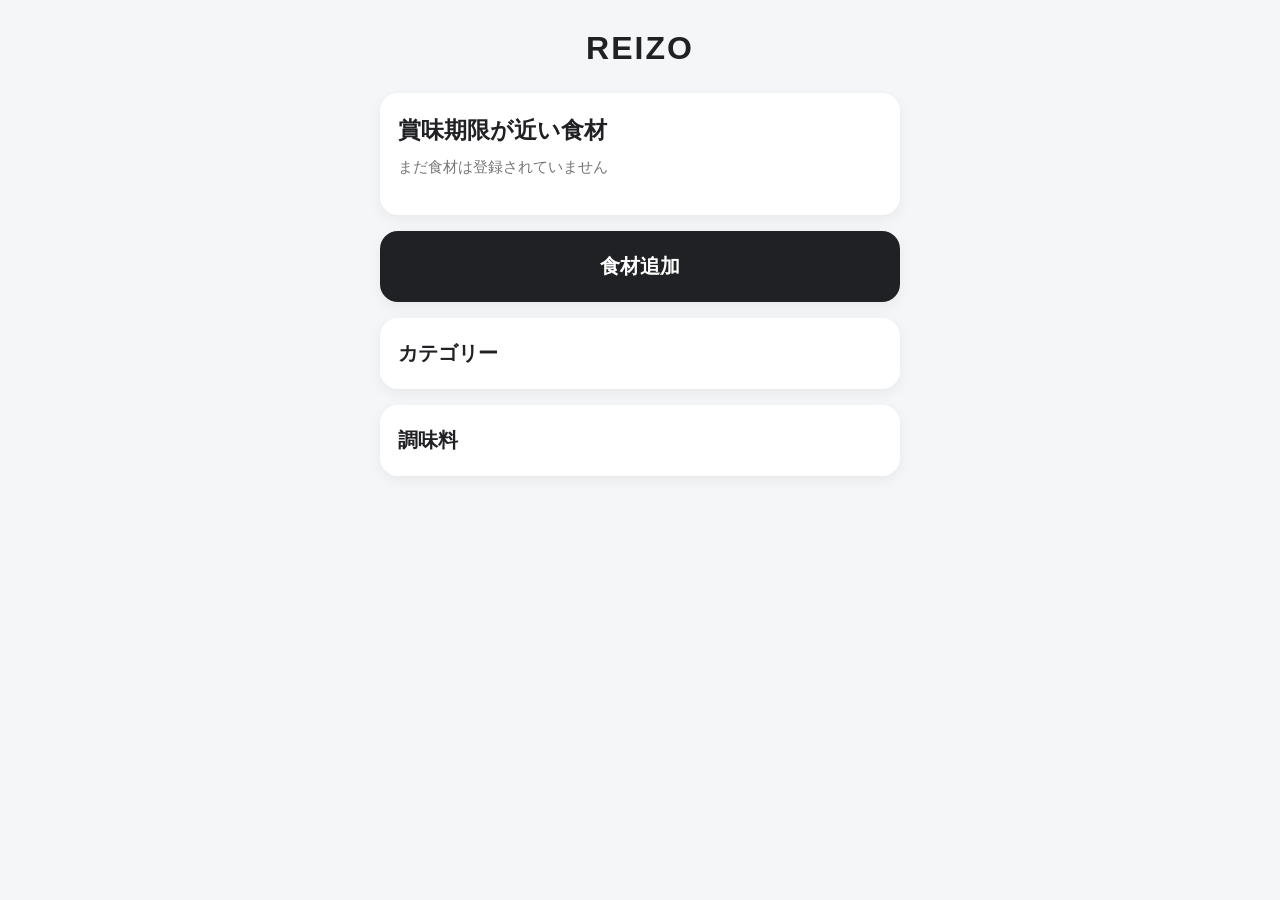
==== REIZO.html @ 653bb14e "Add files via upload" ====
<!DOCTYPE html>
<html lang="ja">
<head>
  <meta charset="UTF-8">

  <meta
    name="viewport"
    content="width=device-width, initial-scale=1, viewport-fit=cover"
  >

  <title>REIZO</title>

  <style>
    * {
      box-sizing: border-box;
    }

    body {
      margin: 0;
      min-height: 100vh;
      padding:
        calc(24px + env(safe-area-inset-top))
        18px
        calc(40px + env(safe-area-inset-bottom));
      font-family:
        -apple-system,
        BlinkMacSystemFont,
        "Helvetica Neue",
        sans-serif;
      background: #f4f6f8;
      color: #202124;
    }

    button,
    input,
    select {
      font: inherit;
    }

    .app {
      width: 100%;
      max-width: 520px;
      margin: 0 auto;
    }

    .screen {
      display: none;
    }

    .screen.active {
      display: block;
    }

    h1 {
      margin: 6px 0 26px;
      text-align: center;
      font-size: 32px;
      letter-spacing: 2px;
    }

    h2 {
      margin: 0;
      font-size: 23px;
    }

    .menu-button,
    .card {
      width: 100%;
      margin-bottom: 16px;
      padding: 22px 18px;
      border: 0;
      border-radius: 18px;
      background: white;
      color: #202124;
      text-align: left;
      box-shadow: 0 4px 14px rgba(0, 0, 0, 0.06);
    }

    .menu-button {
      font-size: 20px;
      font-weight: 700;
    }

    .menu-button:active,
    .primary-button:active,
    .back-button:active {
      transform: scale(0.98);
    }

    .add-button {
      background: #202124;
      color: white;
      text-align: center;
    }

    .empty-text {
      margin: 12px 0 0;
      color: #777;
      font-size: 15px;
      font-weight: 400;
    }

    .food-list {
      margin-top: 16px;
    }

    .food-item {
      padding: 14px 0;
      border-top: 1px solid #e5e5e5;
    }

    .food-item:first-child {
      border-top: 0;
    }

    .food-name {
      margin-bottom: 5px;
      font-size: 18px;
      font-weight: 700;
    }

    .food-details {
      color: #666;
      font-size: 14px;
      line-height: 1.6;
    }

    .screen-header {
      display: flex;
      align-items: center;
      margin-bottom: 20px;
    }

    .back-button {
      width: 46px;
      height: 46px;
      margin-right: 14px;
      border: 0;
      border-radius: 50%;
      background: white;
      font-size: 26px;
      box-shadow: 0 4px 14px rgba(0, 0, 0, 0.06);
    }

    .form-card {
      padding: 20px;
    }

    .field {
      margin-bottom: 20px;
    }

    .field label {
      display: block;
      margin-bottom: 8px;
      color: #555;
      font-size: 15px;
      font-weight: 700;
    }

    .field input,
    .field select {
      width: 100%;
      min-height: 55px;
      padding: 0 15px;
      border: 1px solid #d8d8d8;
      border-radius: 13px;
      background: white;
      color: #202124;
      font-size: 17px;
    }

    .quantity-row {
      display: grid;
      grid-template-columns: 2fr 1fr;
      gap: 10px;
    }

    .primary-button {
      width: 100%;
      min-height: 58px;
      border: 0;
      border-radius: 14px;
      background: #202124;
      color: white;
      font-size: 18px;
      font-weight: 700;
    }

    .message {
      display: none;
      margin-top: 14px;
      padding: 12px;
      border-radius: 12px;
      background: #eaf6ed;
      color: #246b35;
      text-align: center;
      font-weight: 700;
    }

    .message.show {
      display: block;
    }
  </style>
</head>

<body>
  <main class="app">

    <!-- ホーム画面 -->
    <section id="homeScreen" class="screen active">
      <h1>REIZO</h1>

      <div class="card">
        <h2>賞味期限が近い食材</h2>

        <p id="emptyMessage" class="empty-text">
          まだ食材は登録されていません
        </p>

        <div id="foodList" class="food-list"></div>
      </div>

      <button
        class="menu-button add-button"
        type="button"
        onclick="openAddScreen()"
      >
        食材追加
      </button>

      <button class="menu-button" type="button">
        カテゴリー
      </button>

      <button class="menu-button" type="button">
        調味料
      </button>
    </section>

    <!-- 食材追加画面 -->
    <section id="addScreen" class="screen">
      <div class="screen-header">
        <button
          class="back-button"
          type="button"
          onclick="openHomeScreen()"
          aria-label="ホームへ戻る"
        >
          ‹
        </button>

        <h2>食材追加</h2>
      </div>

      <div class="card form-card">

        <div class="field">
          <label for="foodName">食材名</label>

          <input
            id="foodName"
            type="text"
            placeholder="例：豚バラ"
            autocomplete="off"
          >
        </div>

        <div class="field">
          <label for="category">カテゴリー</label>

          <input
            id="category"
            type="text"
            placeholder="例：豚肉"
            autocomplete="off"
          >
        </div>

        <div class="field">
          <label for="quantity">数量</label>

          <div class="quantity-row">
            <input
              id="quantity"
              type="number"
              inputmode="decimal"
              placeholder="例：250"
              min="0"
            >

            <select id="unit">
              <option value="g">g</option>
              <option value="kg">kg</option>
              <option value="個">個</option>
              <option value="本">本</option>
              <option value="パック">パック</option>
            </select>
          </div>
        </div>

        <div class="field">
          <label for="expiryDate">賞味・消費期限</label>

          <input
            id="expiryDate"
            type="date"
          >
        </div>

        <div class="field">
          <label for="storage">保存場所</label>

          <select id="storage">
            <option value="冷蔵庫">冷蔵庫</option>
            <option value="冷凍庫">冷凍庫</option>
          </select>
        </div>

        <button
          class="primary-button"
          type="button"
          onclick="saveFood()"
        >
          食材を保存
        </button>

        <div id="saveMessage" class="message">
          食材を保存しました
        </div>
      </div>
    </section>

  </main>

  <script>
    const STORAGE_KEY = "reizoFoods";

    function getFoods() {
      const savedFoods = localStorage.getItem(STORAGE_KEY);

      if (!savedFoods) {
        return [];
      }

      try {
        return JSON.parse(savedFoods);
      } catch (error) {
        return [];
      }
    }

    function saveFoods(foods) {
      localStorage.setItem(STORAGE_KEY, JSON.stringify(foods));
    }

    function openAddScreen() {
      document
        .getElementById("homeScreen")
        .classList.remove("active");

      document
        .getElementById("addScreen")
        .classList.add("active");

      document
        .getElementById("saveMessage")
        .classList.remove("show");
    }

    function openHomeScreen() {
      document
        .getElementById("addScreen")
        .classList.remove("active");

      document
        .getElementById("homeScreen")
        .classList.add("active");

      renderFoods();
    }

    function saveFood() {
      const foodName =
        document.getElementById("foodName").value.trim();

      const category =
        document.getElementById("category").value.trim();

      const quantity =
        document.getElementById("quantity").value.trim();

      const unit =
        document.getElementById("unit").value;

      const expiryDate =
        document.getElementById("expiryDate").value;

      const storage =
        document.getElementById("storage").value;

      if (!foodName) {
        alert("食材名を入力してください");
        return;
      }

      if (!expiryDate) {
        alert("賞味・消費期限を入力してください");
        return;
      }

      const foods = getFoods();

      const newFood = {
        id: Date.now(),
        foodName: foodName,
        category: category,
        quantity: quantity,
        unit: unit,
        expiryDate: expiryDate,
        storage: storage
      };

      foods.push(newFood);
      saveFoods(foods);

      document.getElementById("foodName").value = "";
      document.getElementById("category").value = "";
      document.getElementById("quantity").value = "";
      document.getElementById("expiryDate").value = "";
      document.getElementById("storage").value = "冷蔵庫";
      document.getElementById("unit").value = "g";

      document
        .getElementById("saveMessage")
        .classList.add("show");

      setTimeout(() => {
        openHomeScreen();
      }, 700);
    }

    function formatDate(dateText) {
      const parts = dateText.split("-");

      if (parts.length !== 3) {
        return dateText;
      }

      return `${parts[0]}/${parts[1]}/${parts[2]}`;
    }

    function renderFoods() {
      const foodList =
        document.getElementById("foodList");

      const emptyMessage =
        document.getElementById("emptyMessage");

      const foods = getFoods();

      foods.sort((a, b) => {
        return a.expiryDate.localeCompare(b.expiryDate);
      });

      foodList.innerHTML = "";

      if (foods.length === 0) {
        emptyMessage.style.display = "block";
        return;
      }

      emptyMessage.style.display = "none";

      foods.forEach((food) => {
        const item =
          document.createElement("div");

        item.className = "food-item";

        const quantityText =
          food.quantity
            ? `・${food.quantity}${food.unit}`
            : "";

        const categoryText =
          food.category
            ? `・${food.category}`
            : "";

        item.innerHTML = `
          <div class="food-name">
            ${escapeHtml(food.foodName)}
          </div>

          <div class="food-details">
            ${escapeHtml(food.storage)}
            ${escapeHtml(categoryText)}
            ${escapeHtml(quantityText)}
            <br>
            期限：${formatDate(food.expiryDate)}
          </div>
        `;

        foodList.appendChild(item);
      });
    }

    function escapeHtml(text) {
      const element = document.createElement("div");
      element.textContent = text;
      return element.innerHTML;
    }

    renderFoods();
  </script>
</body>
</html>
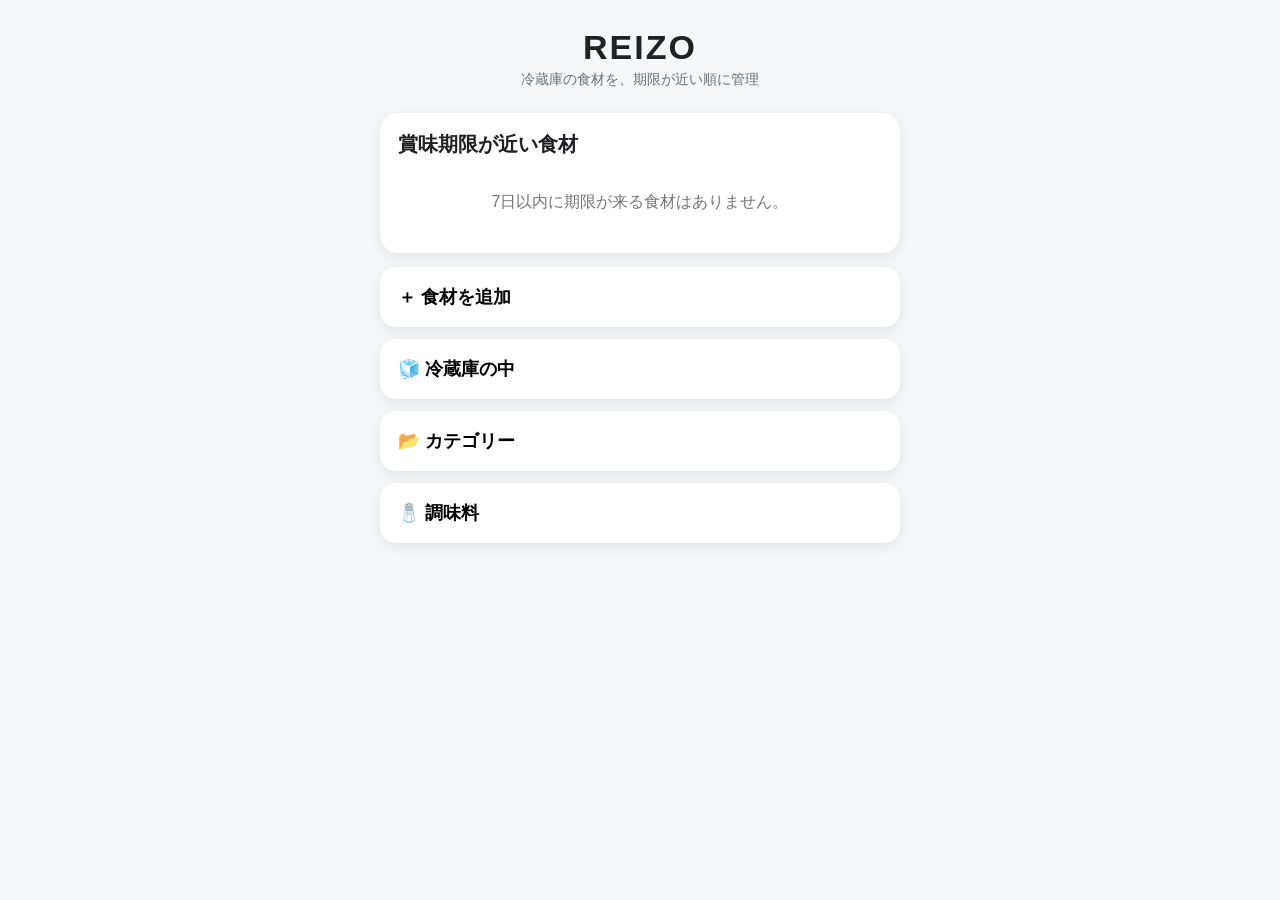
==== commit ceb00f2a: "Enhance layout and styles in REIZO.html Refactor styles and structure of REIZO.html for improved lay" ====
--- a/REIZO.html
+++ b/REIZO.html
@@ -2,12 +2,10 @@
 <html lang="ja">
 <head>
   <meta charset="UTF-8">
-
   <meta
     name="viewport"
     content="width=device-width, initial-scale=1, viewport-fit=cover"
   >
-
   <title>REIZO</title>
 
   <style>
@@ -19,9 +17,9 @@
       margin: 0;
       min-height: 100vh;
       padding:
-        calc(24px + env(safe-area-inset-top))
-        18px
-        calc(40px + env(safe-area-inset-bottom));
+        calc(20px + env(safe-area-inset-top))
+        16px
+        calc(30px + env(safe-area-inset-bottom));
       font-family:
         -apple-system,
         BlinkMacSystemFont,
@@ -31,18 +29,26 @@
       color: #202124;
     }
 
-    button,
-    input,
-    select {
-      font: inherit;
-    }
-
     .app {
       width: 100%;
       max-width: 520px;
       margin: 0 auto;
     }
 
+    h1 {
+      margin: 8px 0 4px;
+      font-size: 34px;
+      text-align: center;
+      letter-spacing: 2px;
+    }
+
+    .subtitle {
+      margin: 0 0 24px;
+      text-align: center;
+      color: #687078;
+      font-size: 14px;
+    }
+
     .screen {
       display: none;
     }
@@ -51,155 +57,179 @@
       display: block;
     }
 
-    h1 {
-      margin: 6px 0 26px;
-      text-align: center;
-      font-size: 32px;
-      letter-spacing: 2px;
-    }
-
-    h2 {
-      margin: 0;
-      font-size: 23px;
-    }
-
-    .menu-button,
     .card {
+      margin-bottom: 14px;
+      padding: 18px;
+      background: white;
+      border-radius: 18px;
+      box-shadow: 0 4px 14px rgba(0, 0, 0, 0.07);
+    }
+
+    .card h2 {
+      margin: 0 0 12px;
+      font-size: 20px;
+    }
+
+    .menu-button {
       width: 100%;
-      margin-bottom: 16px;
-      padding: 22px 18px;
-      border: 0;
-      border-radius: 18px;
+      margin-bottom: 12px;
+      padding: 18px;
+      border: none;
+      border-radius: 16px;
       background: white;
-      color: #202124;
+      font-size: 18px;
+      font-weight: bold;
       text-align: left;
-      box-shadow: 0 4px 14px rgba(0, 0, 0, 0.06);
-    }
-
-    .menu-button {
-      font-size: 20px;
-      font-weight: 700;
-    }
-
-    .menu-button:active,
-    .primary-button:active,
-    .back-button:active {
+      cursor: pointer;
+      box-shadow: 0 4px 14px rgba(0, 0, 0, 0.07);
+    }
+
+    .menu-button:active {
       transform: scale(0.98);
-    }
-
-    .add-button {
-      background: #202124;
-      color: white;
-      text-align: center;
-    }
-
-    .empty-text {
-      margin: 12px 0 0;
-      color: #777;
-      font-size: 15px;
-      font-weight: 400;
-    }
-
-    .food-list {
-      margin-top: 16px;
-    }
-
-    .food-item {
-      padding: 14px 0;
-      border-top: 1px solid #e5e5e5;
-    }
-
-    .food-item:first-child {
-      border-top: 0;
-    }
-
-    .food-name {
-      margin-bottom: 5px;
-      font-size: 18px;
-      font-weight: 700;
-    }
-
-    .food-details {
-      color: #666;
-      font-size: 14px;
-      line-height: 1.6;
-    }
-
-    .screen-header {
-      display: flex;
-      align-items: center;
-      margin-bottom: 20px;
-    }
-
-    .back-button {
-      width: 46px;
-      height: 46px;
-      margin-right: 14px;
-      border: 0;
-      border-radius: 50%;
-      background: white;
-      font-size: 26px;
-      box-shadow: 0 4px 14px rgba(0, 0, 0, 0.06);
-    }
-
-    .form-card {
-      padding: 20px;
-    }
-
-    .field {
-      margin-bottom: 20px;
-    }
-
-    .field label {
-      display: block;
-      margin-bottom: 8px;
-      color: #555;
-      font-size: 15px;
-      font-weight: 700;
-    }
-
-    .field input,
-    .field select {
-      width: 100%;
-      min-height: 55px;
-      padding: 0 15px;
-      border: 1px solid #d8d8d8;
-      border-radius: 13px;
-      background: white;
-      color: #202124;
-      font-size: 17px;
-    }
-
-    .quantity-row {
-      display: grid;
-      grid-template-columns: 2fr 1fr;
-      gap: 10px;
     }
 
     .primary-button {
       width: 100%;
-      min-height: 58px;
-      border: 0;
+      padding: 15px;
+      border: none;
       border-radius: 14px;
       background: #202124;
       color: white;
+      font-size: 17px;
+      font-weight: bold;
+      cursor: pointer;
+    }
+
+    .secondary-button {
+      width: 100%;
+      margin-top: 10px;
+      padding: 14px;
+      border: 1px solid #c8cdd2;
+      border-radius: 14px;
+      background: white;
+      color: #202124;
+      font-size: 16px;
+      cursor: pointer;
+    }
+
+    label {
+      display: block;
+      margin: 14px 0 6px;
+      font-weight: bold;
+      font-size: 14px;
+    }
+
+    input,
+    select {
+      width: 100%;
+      padding: 13px;
+      border: 1px solid #cfd4d9;
+      border-radius: 12px;
+      background: white;
+      font-size: 16px;
+    }
+
+    .item {
+      margin-bottom: 10px;
+      padding: 14px;
+      border-radius: 14px;
+      background: white;
+      box-shadow: 0 3px 10px rgba(0, 0, 0, 0.06);
+    }
+
+    .item-top {
+      display: flex;
+      justify-content: space-between;
+      gap: 12px;
+      align-items: flex-start;
+    }
+
+    .item-name {
+      margin: 0;
       font-size: 18px;
-      font-weight: 700;
-    }
-
-    .message {
-      display: none;
-      margin-top: 14px;
+      font-weight: bold;
+    }
+
+    .item-info {
+      margin-top: 6px;
+      color: #60676e;
+      font-size: 14px;
+      line-height: 1.5;
+    }
+
+    .delete-button {
+      border: none;
+      background: transparent;
+      color: #d33;
+      font-size: 14px;
+      cursor: pointer;
+    }
+
+    .danger {
+      border-left: 6px solid #e53935;
+      background: #fff0f0;
+    }
+
+    .soon {
+      border-left: 6px solid #ff9800;
+      background: #fff7e8;
+    }
+
+    .week {
+      border-left: 6px solid #fbc02d;
+      background: #fffbea;
+    }
+
+    .safe {
+      border-left: 6px solid #43a047;
+      background: #f1fff3;
+    }
+
+    .empty {
+      padding: 22px;
+      text-align: center;
+      color: #777;
+      background: white;
+      border-radius: 16px;
+    }
+
+    .back-title {
+      display: flex;
+      align-items: center;
+      gap: 10px;
+      margin-bottom: 14px;
+    }
+
+    .back-button {
+      border: none;
+      background: white;
+      border-radius: 12px;
+      padding: 10px 13px;
+      font-size: 16px;
+      cursor: pointer;
+    }
+
+    .back-title h2 {
+      margin: 0;
+      font-size: 24px;
+    }
+
+    .category-chip {
+      display: inline-block;
+      margin: 5px;
+      padding: 10px 14px;
+      border-radius: 999px;
+      background: #eef1f4;
+      font-size: 14px;
+    }
+
+    .notice {
+      margin-bottom: 14px;
       padding: 12px;
       border-radius: 12px;
-      background: #eaf6ed;
-      color: #246b35;
-      text-align: center;
-      font-weight: 700;
-    }
-
-    .message.show {
-      display: block;
+      background: #eaf4ff;
+      color: #245a86;
+      font-size: 14px;
     }
   </style>
 </head>
@@ -207,312 +237,403 @@
 <body>
   <main class="app">
 
-    <!-- ホーム画面 -->
     <section id="homeScreen" class="screen active">
       <h1>REIZO</h1>
+      <p class="subtitle">冷蔵庫の食材を、期限が近い順に管理</p>
 
       <div class="card">
         <h2>賞味期限が近い食材</h2>
-
-        <p id="emptyMessage" class="empty-text">
-          まだ食材は登録されていません
-        </p>
-
-        <div id="foodList" class="food-list"></div>
-      </div>
-
-      <button
-        class="menu-button add-button"
-        type="button"
-        onclick="openAddScreen()"
-      >
-        食材追加
+        <div id="urgentList"></div>
+      </div>
+
+      <button class="menu-button" onclick="showScreen('addScreen')">
+        ＋ 食材を追加
       </button>
 
-      <button class="menu-button" type="button">
-        カテゴリー
+      <button class="menu-button" onclick="showScreen('stockScreen')">
+        🧊 冷蔵庫の中
       </button>
 
-      <button class="menu-button" type="button">
-        調味料
+      <button class="menu-button" onclick="showScreen('categoryScreen')">
+        📂 カテゴリー
+      </button>
+
+      <button class="menu-button" onclick="showScreen('seasoningScreen')">
+        🧂 調味料
       </button>
     </section>
 
-    <!-- 食材追加画面 -->
     <section id="addScreen" class="screen">
-      <div class="screen-header">
+      <div class="back-title">
+        <button class="back-button" onclick="showScreen('homeScreen')">
+          ←
+        </button>
+        <h2>食材を追加</h2>
+      </div>
+
+      <div class="card">
+        <div class="notice">
+          入力した食材は、この端末のブラウザ内に保存されます。
+        </div>
+
+        <label for="foodName">食材名</label>
+        <input
+          id="foodName"
+          type="text"
+          placeholder="例：豚バラ肉"
+        >
+
+        <label for="foodCategory">カテゴリー</label>
+        <select id="foodCategory">
+          <option value="肉">肉</option>
+          <option value="魚">魚</option>
+          <option value="野菜">野菜</option>
+          <option value="卵・乳製品">卵・乳製品</option>
+          <option value="飲み物">飲み物</option>
+          <option value="冷凍食品">冷凍食品</option>
+          <option value="その他">その他</option>
+        </select>
+
+        <label for="foodAmount">数量</label>
+        <input
+          id="foodAmount"
+          type="text"
+          placeholder="例：300g、2個、1パック"
+        >
+
+        <label for="foodExpiry">賞味期限・消費期限</label>
+        <input id="foodExpiry" type="date">
+
+        <label for="foodLocation">保存場所</label>
+        <select id="foodLocation">
+          <option value="冷蔵">冷蔵</option>
+          <option value="冷凍">冷凍</option>
+          <option value="常温">常温</option>
+        </select>
+
+        <button class="primary-button" onclick="addFood()">
+          登録する
+        </button>
+
         <button
-          class="back-button"
-          type="button"
-          onclick="openHomeScreen()"
-          aria-label="ホームへ戻る"
+          class="secondary-button"
+          onclick="showScreen('homeScreen')"
         >
-          ‹
+          キャンセル
         </button>
-
-        <h2>食材追加</h2>
-      </div>
-
-      <div class="card form-card">
-
-        <div class="field">
-          <label for="foodName">食材名</label>
-
-          <input
-            id="foodName"
-            type="text"
-            placeholder="例：豚バラ"
-            autocomplete="off"
-          >
-        </div>
-
-        <div class="field">
-          <label for="category">カテゴリー</label>
-
-          <input
-            id="category"
-            type="text"
-            placeholder="例：豚肉"
-            autocomplete="off"
-          >
-        </div>
-
-        <div class="field">
-          <label for="quantity">数量</label>
-
-          <div class="quantity-row">
-            <input
-              id="quantity"
-              type="number"
-              inputmode="decimal"
-              placeholder="例：250"
-              min="0"
-            >
-
-            <select id="unit">
-              <option value="g">g</option>
-              <option value="kg">kg</option>
-              <option value="個">個</option>
-              <option value="本">本</option>
-              <option value="パック">パック</option>
-            </select>
+      </div>
+    </section>
+
+    <section id="stockScreen" class="screen">
+      <div class="back-title">
+        <button class="back-button" onclick="showScreen('homeScreen')">
+          ←
+        </button>
+        <h2>冷蔵庫の中</h2>
+      </div>
+
+      <div id="stockList"></div>
+    </section>
+
+    <section id="categoryScreen" class="screen">
+      <div class="back-title">
+        <button class="back-button" onclick="showScreen('homeScreen')">
+          ←
+        </button>
+        <h2>カテゴリー</h2>
+      </div>
+
+      <div class="card">
+        <div class="category-chip">肉</div>
+        <div class="category-chip">魚</div>
+        <div class="category-chip">野菜</div>
+        <div class="category-chip">卵・乳製品</div>
+        <div class="category-chip">飲み物</div>
+        <div class="category-chip">冷凍食品</div>
+        <div class="category-chip">その他</div>
+      </div>
+
+      <div id="categoryList"></div>
+    </section>
+
+    <section id="seasoningScreen" class="screen">
+      <div class="back-title">
+        <button class="back-button" onclick="showScreen('homeScreen')">
+          ←
+        </button>
+        <h2>調味料</h2>
+      </div>
+
+      <div class="card">
+        <p>
+          調味料の登録機能は、次の段階で追加予定です。
+        </p>
+
+        <p>
+          しょうゆ、味噌、塩、砂糖、酢、油などを別枠で管理します。
+        </p>
+      </div>
+    </section>
+
+  </main>
+
+  <script>
+    const STORAGE_KEY = "reizoFoods";
+
+    let foods = JSON.parse(localStorage.getItem(STORAGE_KEY)) || [];
+
+    function showScreen(screenId) {
+      document.querySelectorAll(".screen").forEach((screen) => {
+        screen.classList.remove("active");
+      });
+
+      document.getElementById(screenId).classList.add("active");
+
+      if (screenId === "homeScreen") {
+        renderUrgentFoods();
+      }
+
+      if (screenId === "stockScreen") {
+        renderStock();
+      }
+
+      if (screenId === "categoryScreen") {
+        renderCategories();
+      }
+
+      window.scrollTo(0, 0);
+    }
+
+    function addFood() {
+      const name = document.getElementById("foodName").value.trim();
+      const category = document.getElementById("foodCategory").value;
+      const amount = document.getElementById("foodAmount").value.trim();
+      const expiry = document.getElementById("foodExpiry").value;
+      const location = document.getElementById("foodLocation").value;
+
+      if (!name) {
+        alert("食材名を入力してください。");
+        return;
+      }
+
+      if (!expiry) {
+        alert("賞味期限・消費期限を入力してください。");
+        return;
+      }
+
+      const food = {
+        id: Date.now(),
+        name,
+        category,
+        amount: amount || "数量未入力",
+        expiry,
+        location,
+        createdAt: new Date().toISOString()
+      };
+
+      foods.push(food);
+      saveFoods();
+
+      document.getElementById("foodName").value = "";
+      document.getElementById("foodAmount").value = "";
+      document.getElementById("foodExpiry").value = "";
+
+      alert("食材を登録しました！");
+      showScreen("homeScreen");
+    }
+
+    function saveFoods() {
+      localStorage.setItem(STORAGE_KEY, JSON.stringify(foods));
+    }
+
+    function deleteFood(id) {
+      const confirmed = confirm("この食材を削除しますか？");
+
+      if (!confirmed) {
+        return;
+      }
+
+      foods = foods.filter((food) => food.id !== id);
+      saveFoods();
+      renderStock();
+      renderUrgentFoods();
+      renderCategories();
+    }
+
+    function getDaysLeft(expiry) {
+      const today = new Date();
+      today.setHours(0, 0, 0, 0);
+
+      const expiryDate = new Date(expiry + "T00:00:00");
+      const difference = expiryDate - today;
+
+      return Math.ceil(difference / (1000 * 60 * 60 * 24));
+    }
+
+    function getStatus(daysLeft) {
+      if (daysLeft < 0) {
+        return {
+          className: "danger",
+          text: `${Math.abs(daysLeft)}日期限切れ`
+        };
+      }
+
+      if (daysLeft === 0) {
+        return {
+          className: "danger",
+          text: "今日が期限"
+        };
+      }
+
+      if (daysLeft <= 3) {
+        return {
+          className: "soon",
+          text: `あと${daysLeft}日`
+        };
+      }
+
+      if (daysLeft <= 7) {
+        return {
+          className: "week",
+          text: `あと${daysLeft}日`
+        };
+      }
+
+      return {
+        className: "safe",
+        text: `あと${daysLeft}日`
+      };
+    }
+
+    function sortFoods(list) {
+      return [...list].sort((a, b) => {
+        return new Date(a.expiry) - new Date(b.expiry);
+      });
+    }
+
+    function createFoodHtml(food, showDeleteButton = true) {
+      const daysLeft = getDaysLeft(food.expiry);
+      const status = getStatus(daysLeft);
+
+      return `
+        <div class="item ${status.className}">
+          <div class="item-top">
+            <div>
+              <p class="item-name">${escapeHtml(food.name)}</p>
+              <div class="item-info">
+                ${escapeHtml(food.category)} ／
+                ${escapeHtml(food.amount)}<br>
+                保存：${escapeHtml(food.location)}<br>
+                期限：${food.expiry}（${status.text}）
+              </div>
+            </div>
+
+            ${
+              showDeleteButton
+                ? `
+                  <button
+                    class="delete-button"
+                    onclick="deleteFood(${food.id})"
+                  >
+                    削除
+                  </button>
+                `
+                : ""
+            }
           </div>
         </div>
-
-        <div class="field">
-          <label for="expiryDate">賞味・消費期限</label>
-
-          <input
-            id="expiryDate"
-            type="date"
-          >
-        </div>
-
-        <div class="field">
-          <label for="storage">保存場所</label>
-
-          <select id="storage">
-            <option value="冷蔵庫">冷蔵庫</option>
-            <option value="冷凍庫">冷凍庫</option>
-          </select>
-        </div>
-
-        <button
-          class="primary-button"
-          type="button"
-          onclick="saveFood()"
-        >
-          食材を保存
-        </button>
-
-        <div id="saveMessage" class="message">
-          食材を保存しました
-        </div>
-      </div>
-    </section>
-
-  </main>
-
-  <script>
-    const STORAGE_KEY = "reizoFoods";
-
-    function getFoods() {
-      const savedFoods = localStorage.getItem(STORAGE_KEY);
-
-      if (!savedFoods) {
-        return [];
-      }
-
-      try {
-        return JSON.parse(savedFoods);
-      } catch (error) {
-        return [];
-      }
-    }
-
-    function saveFoods(foods) {
-      localStorage.setItem(STORAGE_KEY, JSON.stringify(foods));
-    }
-
-    function openAddScreen() {
-      document
-        .getElementById("homeScreen")
-        .classList.remove("active");
-
-      document
-        .getElementById("addScreen")
-        .classList.add("active");
-
-      document
-        .getElementById("saveMessage")
-        .classList.remove("show");
-    }
-
-    function openHomeScreen() {
-      document
-        .getElementById("addScreen")
-        .classList.remove("active");
-
-      document
-        .getElementById("homeScreen")
-        .classList.add("active");
-
-      renderFoods();
-    }
-
-    function saveFood() {
-      const foodName =
-        document.getElementById("foodName").value.trim();
-
-      const category =
-        document.getElementById("category").value.trim();
-
-      const quantity =
-        document.getElementById("quantity").value.trim();
-
-      const unit =
-        document.getElementById("unit").value;
-
-      const expiryDate =
-        document.getElementById("expiryDate").value;
-
-      const storage =
-        document.getElementById("storage").value;
-
-      if (!foodName) {
-        alert("食材名を入力してください");
-        return;
-      }
-
-      if (!expiryDate) {
-        alert("賞味・消費期限を入力してください");
-        return;
-      }
-
-      const foods = getFoods();
-
-      const newFood = {
-        id: Date.now(),
-        foodName: foodName,
-        category: category,
-        quantity: quantity,
-        unit: unit,
-        expiryDate: expiryDate,
-        storage: storage
-      };
-
-      foods.push(newFood);
-      saveFoods(foods);
-
-      document.getElementById("foodName").value = "";
-      document.getElementById("category").value = "";
-      document.getElementById("quantity").value = "";
-      document.getElementById("expiryDate").value = "";
-      document.getElementById("storage").value = "冷蔵庫";
-      document.getElementById("unit").value = "g";
-
-      document
-        .getElementById("saveMessage")
-        .classList.add("show");
-
-      setTimeout(() => {
-        openHomeScreen();
-      }, 700);
-    }
-
-    function formatDate(dateText) {
-      const parts = dateText.split("-");
-
-      if (parts.length !== 3) {
-        return dateText;
-      }
-
-      return `${parts[0]}/${parts[1]}/${parts[2]}`;
-    }
-
-    function renderFoods() {
-      const foodList =
-        document.getElementById("foodList");
-
-      const emptyMessage =
-        document.getElementById("emptyMessage");
-
-      const foods = getFoods();
-
-      foods.sort((a, b) => {
-        return a.expiryDate.localeCompare(b.expiryDate);
+      `;
+    }
+
+    function renderUrgentFoods() {
+      const urgentList = document.getElementById("urgentList");
+      const sortedFoods = sortFoods(foods);
+      const urgentFoods = sortedFoods.filter((food) => {
+        return getDaysLeft(food.expiry) <= 7;
       });
 
-      foodList.innerHTML = "";
-
-      if (foods.length === 0) {
-        emptyMessage.style.display = "block";
-        return;
-      }
-
-      emptyMessage.style.display = "none";
-
-      foods.forEach((food) => {
-        const item =
-          document.createElement("div");
-
-        item.className = "food-item";
-
-        const quantityText =
-          food.quantity
-            ? `・${food.quantity}${food.unit}`
-            : "";
-
-        const categoryText =
-          food.category
-            ? `・${food.category}`
-            : "";
-
-        item.innerHTML = `
-          <div class="food-name">
-            ${escapeHtml(food.foodName)}
-          </div>
-
-          <div class="food-details">
-            ${escapeHtml(food.storage)}
-            ${escapeHtml(categoryText)}
-            ${escapeHtml(quantityText)}
-            <br>
-            期限：${formatDate(food.expiryDate)}
+      if (urgentFoods.length === 0) {
+        urgentList.innerHTML = `
+          <div class="empty">
+            7日以内に期限が来る食材はありません。
           </div>
         `;
-
-        foodList.appendChild(item);
+        return;
+      }
+
+      urgentList.innerHTML = urgentFoods
+        .slice(0, 5)
+        .map((food) => createFoodHtml(food, false))
+        .join("");
+    }
+
+    function renderStock() {
+      const stockList = document.getElementById("stockList");
+      const sortedFoods = sortFoods(foods);
+
+      if (sortedFoods.length === 0) {
+        stockList.innerHTML = `
+          <div class="empty">
+            まだ食材が登録されていません。
+          </div>
+        `;
+        return;
+      }
+
+      stockList.innerHTML = sortedFoods
+        .map((food) => createFoodHtml(food, true))
+        .join("");
+    }
+
+    function renderCategories() {
+      const categoryList = document.getElementById("categoryList");
+      const categories = {};
+
+      sortFoods(foods).forEach((food) => {
+        if (!categories[food.category]) {
+          categories[food.category] = [];
+        }
+
+        categories[food.category].push(food);
       });
-    }
-
-    function escapeHtml(text) {
-      const element = document.createElement("div");
-      element.textContent = text;
-      return element.innerHTML;
-    }
-
-    renderFoods();
+
+      const categoryNames = Object.keys(categories);
+
+      if (categoryNames.length === 0) {
+        categoryList.innerHTML = `
+          <div class="empty">
+            食材を登録すると、カテゴリー別に表示されます。
+          </div>
+        `;
+        return;
+      }
+
+      categoryList.innerHTML = categoryNames
+        .map((category) => {
+          const items = categories[category]
+            .map((food) => createFoodHtml(food, false))
+            .join("");
+
+          return `
+            <div class="card">
+              <h2>${escapeHtml(category)}</h2>
+              ${items}
+            </div>
+          `;
+        })
+        .join("");
+    }
+
+    function escapeHtml(value) {
+      return String(value)
+        .replaceAll("&", "&amp;")
+        .replaceAll("<", "&lt;")
+        .replaceAll(">", "&gt;")
+        .replaceAll('"', "&quot;")
+        .replaceAll("'", "&#039;");
+    }
+
+    renderUrgentFoods();
   </script>
 </body>
-</html>+</html>
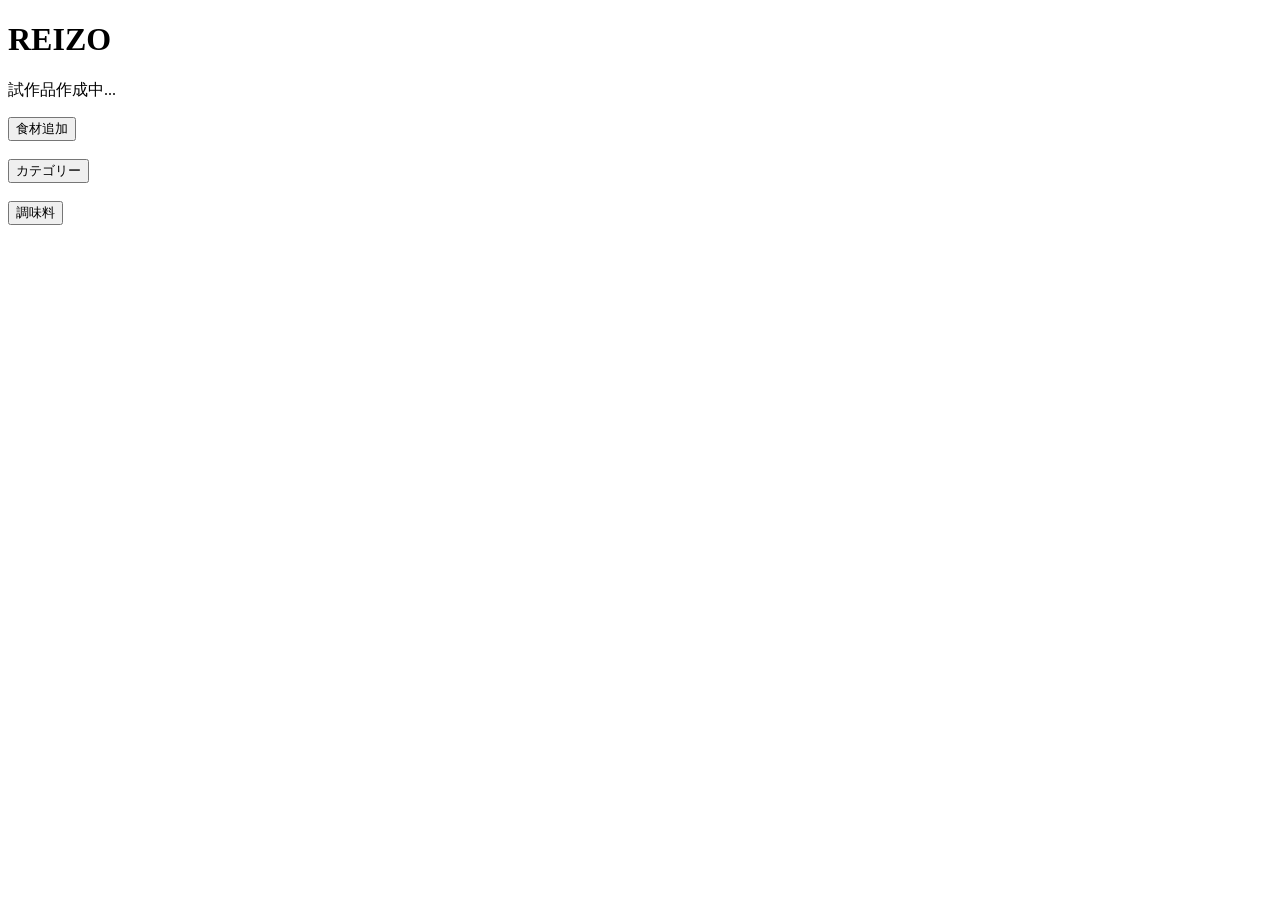
==== commit 24f1fdcd: "Refactor HTML structure and update content" ====
--- a/REIZO.html
+++ b/REIZO.html
@@ -1,639 +1,19 @@
 <!DOCTYPE html>
 <html lang="ja">
 <head>
-  <meta charset="UTF-8">
-  <meta
-    name="viewport"
-    content="width=device-width, initial-scale=1, viewport-fit=cover"
-  >
-  <title>REIZO</title>
+<meta charset="UTF-8">
+<meta name="viewport" content="width=device-width, initial-scale=1.0">
+<title>REIZO</title>
+</head>
+<body>
 
-  <style>
-    * {
-      box-sizing: border-box;
-    }
+<h1>REIZO</h1>
 
-    body {
-      margin: 0;
-      min-height: 100vh;
-      padding:
-        calc(20px + env(safe-area-inset-top))
-        16px
-        calc(30px + env(safe-area-inset-bottom));
-      font-family:
-        -apple-system,
-        BlinkMacSystemFont,
-        "Helvetica Neue",
-        sans-serif;
-      background: #f4f6f8;
-      color: #202124;
-    }
+<p>試作品作成中...</p>
 
-    .app {
-      width: 100%;
-      max-width: 520px;
-      margin: 0 auto;
-    }
+<button>食材追加</button><br><br>
+<button>カテゴリー</button><br><br>
+<button>調味料</button>
 
-    h1 {
-      margin: 8px 0 4px;
-      font-size: 34px;
-      text-align: center;
-      letter-spacing: 2px;
-    }
-
-    .subtitle {
-      margin: 0 0 24px;
-      text-align: center;
-      color: #687078;
-      font-size: 14px;
-    }
-
-    .screen {
-      display: none;
-    }
-
-    .screen.active {
-      display: block;
-    }
-
-    .card {
-      margin-bottom: 14px;
-      padding: 18px;
-      background: white;
-      border-radius: 18px;
-      box-shadow: 0 4px 14px rgba(0, 0, 0, 0.07);
-    }
-
-    .card h2 {
-      margin: 0 0 12px;
-      font-size: 20px;
-    }
-
-    .menu-button {
-      width: 100%;
-      margin-bottom: 12px;
-      padding: 18px;
-      border: none;
-      border-radius: 16px;
-      background: white;
-      font-size: 18px;
-      font-weight: bold;
-      text-align: left;
-      cursor: pointer;
-      box-shadow: 0 4px 14px rgba(0, 0, 0, 0.07);
-    }
-
-    .menu-button:active {
-      transform: scale(0.98);
-    }
-
-    .primary-button {
-      width: 100%;
-      padding: 15px;
-      border: none;
-      border-radius: 14px;
-      background: #202124;
-      color: white;
-      font-size: 17px;
-      font-weight: bold;
-      cursor: pointer;
-    }
-
-    .secondary-button {
-      width: 100%;
-      margin-top: 10px;
-      padding: 14px;
-      border: 1px solid #c8cdd2;
-      border-radius: 14px;
-      background: white;
-      color: #202124;
-      font-size: 16px;
-      cursor: pointer;
-    }
-
-    label {
-      display: block;
-      margin: 14px 0 6px;
-      font-weight: bold;
-      font-size: 14px;
-    }
-
-    input,
-    select {
-      width: 100%;
-      padding: 13px;
-      border: 1px solid #cfd4d9;
-      border-radius: 12px;
-      background: white;
-      font-size: 16px;
-    }
-
-    .item {
-      margin-bottom: 10px;
-      padding: 14px;
-      border-radius: 14px;
-      background: white;
-      box-shadow: 0 3px 10px rgba(0, 0, 0, 0.06);
-    }
-
-    .item-top {
-      display: flex;
-      justify-content: space-between;
-      gap: 12px;
-      align-items: flex-start;
-    }
-
-    .item-name {
-      margin: 0;
-      font-size: 18px;
-      font-weight: bold;
-    }
-
-    .item-info {
-      margin-top: 6px;
-      color: #60676e;
-      font-size: 14px;
-      line-height: 1.5;
-    }
-
-    .delete-button {
-      border: none;
-      background: transparent;
-      color: #d33;
-      font-size: 14px;
-      cursor: pointer;
-    }
-
-    .danger {
-      border-left: 6px solid #e53935;
-      background: #fff0f0;
-    }
-
-    .soon {
-      border-left: 6px solid #ff9800;
-      background: #fff7e8;
-    }
-
-    .week {
-      border-left: 6px solid #fbc02d;
-      background: #fffbea;
-    }
-
-    .safe {
-      border-left: 6px solid #43a047;
-      background: #f1fff3;
-    }
-
-    .empty {
-      padding: 22px;
-      text-align: center;
-      color: #777;
-      background: white;
-      border-radius: 16px;
-    }
-
-    .back-title {
-      display: flex;
-      align-items: center;
-      gap: 10px;
-      margin-bottom: 14px;
-    }
-
-    .back-button {
-      border: none;
-      background: white;
-      border-radius: 12px;
-      padding: 10px 13px;
-      font-size: 16px;
-      cursor: pointer;
-    }
-
-    .back-title h2 {
-      margin: 0;
-      font-size: 24px;
-    }
-
-    .category-chip {
-      display: inline-block;
-      margin: 5px;
-      padding: 10px 14px;
-      border-radius: 999px;
-      background: #eef1f4;
-      font-size: 14px;
-    }
-
-    .notice {
-      margin-bottom: 14px;
-      padding: 12px;
-      border-radius: 12px;
-      background: #eaf4ff;
-      color: #245a86;
-      font-size: 14px;
-    }
-  </style>
-</head>
-
-<body>
-  <main class="app">
-
-    <section id="homeScreen" class="screen active">
-      <h1>REIZO</h1>
-      <p class="subtitle">冷蔵庫の食材を、期限が近い順に管理</p>
-
-      <div class="card">
-        <h2>賞味期限が近い食材</h2>
-        <div id="urgentList"></div>
-      </div>
-
-      <button class="menu-button" onclick="showScreen('addScreen')">
-        ＋ 食材を追加
-      </button>
-
-      <button class="menu-button" onclick="showScreen('stockScreen')">
-        🧊 冷蔵庫の中
-      </button>
-
-      <button class="menu-button" onclick="showScreen('categoryScreen')">
-        📂 カテゴリー
-      </button>
-
-      <button class="menu-button" onclick="showScreen('seasoningScreen')">
-        🧂 調味料
-      </button>
-    </section>
-
-    <section id="addScreen" class="screen">
-      <div class="back-title">
-        <button class="back-button" onclick="showScreen('homeScreen')">
-          ←
-        </button>
-        <h2>食材を追加</h2>
-      </div>
-
-      <div class="card">
-        <div class="notice">
-          入力した食材は、この端末のブラウザ内に保存されます。
-        </div>
-
-        <label for="foodName">食材名</label>
-        <input
-          id="foodName"
-          type="text"
-          placeholder="例：豚バラ肉"
-        >
-
-        <label for="foodCategory">カテゴリー</label>
-        <select id="foodCategory">
-          <option value="肉">肉</option>
-          <option value="魚">魚</option>
-          <option value="野菜">野菜</option>
-          <option value="卵・乳製品">卵・乳製品</option>
-          <option value="飲み物">飲み物</option>
-          <option value="冷凍食品">冷凍食品</option>
-          <option value="その他">その他</option>
-        </select>
-
-        <label for="foodAmount">数量</label>
-        <input
-          id="foodAmount"
-          type="text"
-          placeholder="例：300g、2個、1パック"
-        >
-
-        <label for="foodExpiry">賞味期限・消費期限</label>
-        <input id="foodExpiry" type="date">
-
-        <label for="foodLocation">保存場所</label>
-        <select id="foodLocation">
-          <option value="冷蔵">冷蔵</option>
-          <option value="冷凍">冷凍</option>
-          <option value="常温">常温</option>
-        </select>
-
-        <button class="primary-button" onclick="addFood()">
-          登録する
-        </button>
-
-        <button
-          class="secondary-button"
-          onclick="showScreen('homeScreen')"
-        >
-          キャンセル
-        </button>
-      </div>
-    </section>
-
-    <section id="stockScreen" class="screen">
-      <div class="back-title">
-        <button class="back-button" onclick="showScreen('homeScreen')">
-          ←
-        </button>
-        <h2>冷蔵庫の中</h2>
-      </div>
-
-      <div id="stockList"></div>
-    </section>
-
-    <section id="categoryScreen" class="screen">
-      <div class="back-title">
-        <button class="back-button" onclick="showScreen('homeScreen')">
-          ←
-        </button>
-        <h2>カテゴリー</h2>
-      </div>
-
-      <div class="card">
-        <div class="category-chip">肉</div>
-        <div class="category-chip">魚</div>
-        <div class="category-chip">野菜</div>
-        <div class="category-chip">卵・乳製品</div>
-        <div class="category-chip">飲み物</div>
-        <div class="category-chip">冷凍食品</div>
-        <div class="category-chip">その他</div>
-      </div>
-
-      <div id="categoryList"></div>
-    </section>
-
-    <section id="seasoningScreen" class="screen">
-      <div class="back-title">
-        <button class="back-button" onclick="showScreen('homeScreen')">
-          ←
-        </button>
-        <h2>調味料</h2>
-      </div>
-
-      <div class="card">
-        <p>
-          調味料の登録機能は、次の段階で追加予定です。
-        </p>
-
-        <p>
-          しょうゆ、味噌、塩、砂糖、酢、油などを別枠で管理します。
-        </p>
-      </div>
-    </section>
-
-  </main>
-
-  <script>
-    const STORAGE_KEY = "reizoFoods";
-
-    let foods = JSON.parse(localStorage.getItem(STORAGE_KEY)) || [];
-
-    function showScreen(screenId) {
-      document.querySelectorAll(".screen").forEach((screen) => {
-        screen.classList.remove("active");
-      });
-
-      document.getElementById(screenId).classList.add("active");
-
-      if (screenId === "homeScreen") {
-        renderUrgentFoods();
-      }
-
-      if (screenId === "stockScreen") {
-        renderStock();
-      }
-
-      if (screenId === "categoryScreen") {
-        renderCategories();
-      }
-
-      window.scrollTo(0, 0);
-    }
-
-    function addFood() {
-      const name = document.getElementById("foodName").value.trim();
-      const category = document.getElementById("foodCategory").value;
-      const amount = document.getElementById("foodAmount").value.trim();
-      const expiry = document.getElementById("foodExpiry").value;
-      const location = document.getElementById("foodLocation").value;
-
-      if (!name) {
-        alert("食材名を入力してください。");
-        return;
-      }
-
-      if (!expiry) {
-        alert("賞味期限・消費期限を入力してください。");
-        return;
-      }
-
-      const food = {
-        id: Date.now(),
-        name,
-        category,
-        amount: amount || "数量未入力",
-        expiry,
-        location,
-        createdAt: new Date().toISOString()
-      };
-
-      foods.push(food);
-      saveFoods();
-
-      document.getElementById("foodName").value = "";
-      document.getElementById("foodAmount").value = "";
-      document.getElementById("foodExpiry").value = "";
-
-      alert("食材を登録しました！");
-      showScreen("homeScreen");
-    }
-
-    function saveFoods() {
-      localStorage.setItem(STORAGE_KEY, JSON.stringify(foods));
-    }
-
-    function deleteFood(id) {
-      const confirmed = confirm("この食材を削除しますか？");
-
-      if (!confirmed) {
-        return;
-      }
-
-      foods = foods.filter((food) => food.id !== id);
-      saveFoods();
-      renderStock();
-      renderUrgentFoods();
-      renderCategories();
-    }
-
-    function getDaysLeft(expiry) {
-      const today = new Date();
-      today.setHours(0, 0, 0, 0);
-
-      const expiryDate = new Date(expiry + "T00:00:00");
-      const difference = expiryDate - today;
-
-      return Math.ceil(difference / (1000 * 60 * 60 * 24));
-    }
-
-    function getStatus(daysLeft) {
-      if (daysLeft < 0) {
-        return {
-          className: "danger",
-          text: `${Math.abs(daysLeft)}日期限切れ`
-        };
-      }
-
-      if (daysLeft === 0) {
-        return {
-          className: "danger",
-          text: "今日が期限"
-        };
-      }
-
-      if (daysLeft <= 3) {
-        return {
-          className: "soon",
-          text: `あと${daysLeft}日`
-        };
-      }
-
-      if (daysLeft <= 7) {
-        return {
-          className: "week",
-          text: `あと${daysLeft}日`
-        };
-      }
-
-      return {
-        className: "safe",
-        text: `あと${daysLeft}日`
-      };
-    }
-
-    function sortFoods(list) {
-      return [...list].sort((a, b) => {
-        return new Date(a.expiry) - new Date(b.expiry);
-      });
-    }
-
-    function createFoodHtml(food, showDeleteButton = true) {
-      const daysLeft = getDaysLeft(food.expiry);
-      const status = getStatus(daysLeft);
-
-      return `
-        <div class="item ${status.className}">
-          <div class="item-top">
-            <div>
-              <p class="item-name">${escapeHtml(food.name)}</p>
-              <div class="item-info">
-                ${escapeHtml(food.category)} ／
-                ${escapeHtml(food.amount)}<br>
-                保存：${escapeHtml(food.location)}<br>
-                期限：${food.expiry}（${status.text}）
-              </div>
-            </div>
-
-            ${
-              showDeleteButton
-                ? `
-                  <button
-                    class="delete-button"
-                    onclick="deleteFood(${food.id})"
-                  >
-                    削除
-                  </button>
-                `
-                : ""
-            }
-          </div>
-        </div>
-      `;
-    }
-
-    function renderUrgentFoods() {
-      const urgentList = document.getElementById("urgentList");
-      const sortedFoods = sortFoods(foods);
-      const urgentFoods = sortedFoods.filter((food) => {
-        return getDaysLeft(food.expiry) <= 7;
-      });
-
-      if (urgentFoods.length === 0) {
-        urgentList.innerHTML = `
-          <div class="empty">
-            7日以内に期限が来る食材はありません。
-          </div>
-        `;
-        return;
-      }
-
-      urgentList.innerHTML = urgentFoods
-        .slice(0, 5)
-        .map((food) => createFoodHtml(food, false))
-        .join("");
-    }
-
-    function renderStock() {
-      const stockList = document.getElementById("stockList");
-      const sortedFoods = sortFoods(foods);
-
-      if (sortedFoods.length === 0) {
-        stockList.innerHTML = `
-          <div class="empty">
-            まだ食材が登録されていません。
-          </div>
-        `;
-        return;
-      }
-
-      stockList.innerHTML = sortedFoods
-        .map((food) => createFoodHtml(food, true))
-        .join("");
-    }
-
-    function renderCategories() {
-      const categoryList = document.getElementById("categoryList");
-      const categories = {};
-
-      sortFoods(foods).forEach((food) => {
-        if (!categories[food.category]) {
-          categories[food.category] = [];
-        }
-
-        categories[food.category].push(food);
-      });
-
-      const categoryNames = Object.keys(categories);
-
-      if (categoryNames.length === 0) {
-        categoryList.innerHTML = `
-          <div class="empty">
-            食材を登録すると、カテゴリー別に表示されます。
-          </div>
-        `;
-        return;
-      }
-
-      categoryList.innerHTML = categoryNames
-        .map((category) => {
-          const items = categories[category]
-            .map((food) => createFoodHtml(food, false))
-            .join("");
-
-          return `
-            <div class="card">
-              <h2>${escapeHtml(category)}</h2>
-              ${items}
-            </div>
-          `;
-        })
-        .join("");
-    }
-
-    function escapeHtml(value) {
-      return String(value)
-        .replaceAll("&", "&amp;")
-        .replaceAll("<", "&lt;")
-        .replaceAll(">", "&gt;")
-        .replaceAll('"', "&quot;")
-        .replaceAll("'", "&#039;");
-    }
-
-    renderUrgentFoods();
-  </script>
 </body>
 </html>
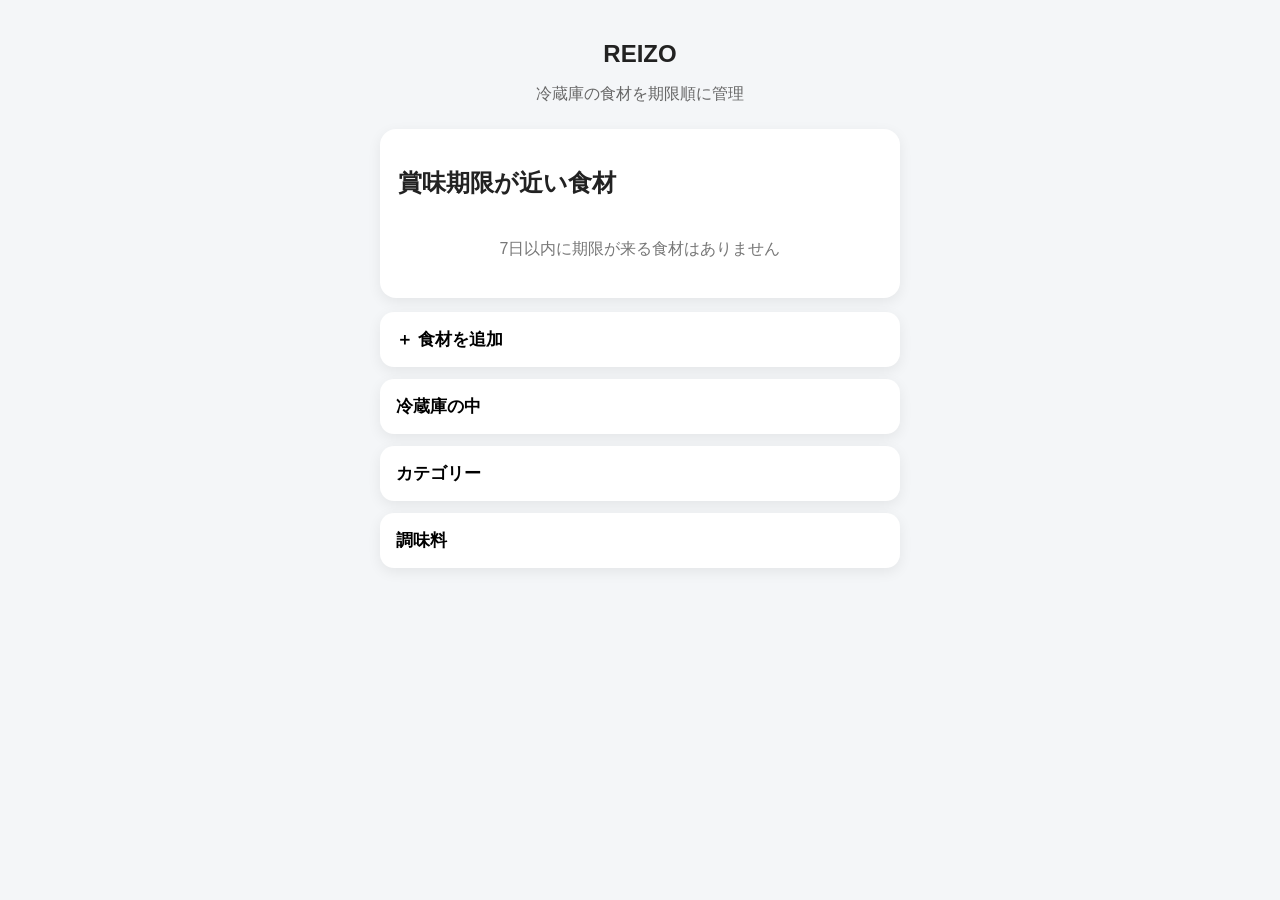
==== commit 1ba0b30c: "Add styles and structure to REIZO.html" ====
--- a/REIZO.html
+++ b/REIZO.html
@@ -1,19 +1,536 @@
 <!DOCTYPE html>
 <html lang="ja">
 <head>
-<meta charset="UTF-8">
-<meta name="viewport" content="width=device-width, initial-scale=1.0">
-<title>REIZO</title>
+  <meta charset="UTF-8">
+  <meta name="viewport" content="width=device-width, initial-scale=1.0">
+  <title>REIZO</title>
+
+  <style>
+    * {
+      box-sizing: border-box;
+    }
+
+    body {
+      margin: 0;
+      padding: 20px 16px 40px;
+      font-family: -apple-system, BlinkMacSystemFont, "Segoe UI", sans-serif;
+      background: #f4f6f8;
+      color: #222;
+    }
+
+    .app {
+      max-width: 520px;
+      margin: 0 auto;
+    }
+
+    h1 {
+      text-align: center;
+      margin-bottom: 4px;
+    }
+
+    .subtitle {
+      text-align: center;
+      color: #666;
+      margin-bottom: 24px;
+    }
+
+    .screen {
+      display: none;
+    }
+
+    .screen.active {
+      display: block;
+    }
+
+    .card {
+      background: white;
+      border-radius: 16px;
+      padding: 18px;
+      margin-bottom: 14px;
+      box-shadow: 0 4px 14px rgba(0, 0, 0, 0.07);
+    }
+
+    .menu-button,
+    .primary-button,
+    .secondary-button {
+      width: 100%;
+      border: none;
+      border-radius: 14px;
+      padding: 16px;
+      margin-bottom: 12px;
+      font-size: 17px;
+      cursor: pointer;
+    }
+
+    .menu-button {
+      background: white;
+      text-align: left;
+      font-weight: bold;
+      box-shadow: 0 4px 14px rgba(0, 0, 0, 0.07);
+    }
+
+    .primary-button {
+      background: #222;
+      color: white;
+      font-weight: bold;
+    }
+
+    .secondary-button {
+      background: white;
+      border: 1px solid #ccc;
+    }
+
+    .back-button {
+      border: none;
+      background: white;
+      padding: 10px 14px;
+      border-radius: 10px;
+      cursor: pointer;
+      margin-bottom: 14px;
+    }
+
+    label {
+      display: block;
+      margin: 14px 0 6px;
+      font-weight: bold;
+    }
+
+    input,
+    select {
+      width: 100%;
+      padding: 13px;
+      border: 1px solid #ccc;
+      border-radius: 10px;
+      font-size: 16px;
+    }
+
+    .item {
+      background: white;
+      border-radius: 14px;
+      padding: 14px;
+      margin-bottom: 10px;
+      box-shadow: 0 3px 10px rgba(0, 0, 0, 0.06);
+    }
+
+    .item-name {
+      font-weight: bold;
+      font-size: 18px;
+      margin-bottom: 6px;
+    }
+
+    .item-info {
+      color: #666;
+      line-height: 1.5;
+      font-size: 14px;
+    }
+
+    .delete-button {
+      margin-top: 10px;
+      border: none;
+      background: transparent;
+      color: red;
+      cursor: pointer;
+    }
+
+    .danger {
+      border-left: 6px solid #e53935;
+      background: #fff0f0;
+    }
+
+    .soon {
+      border-left: 6px solid #ff9800;
+      background: #fff7e8;
+    }
+
+    .week {
+      border-left: 6px solid #fbc02d;
+      background: #fffbea;
+    }
+
+    .safe {
+      border-left: 6px solid #43a047;
+      background: #f1fff3;
+    }
+
+    .empty {
+      background: white;
+      border-radius: 14px;
+      padding: 20px;
+      text-align: center;
+      color: #777;
+    }
+  </style>
 </head>
+
 <body>
-
-<h1>REIZO</h1>
-
-<p>試作品作成中...</p>
-
-<button>食材追加</button><br><br>
-<button>カテゴリー</button><br><br>
-<button>調味料</button>
-
+  <main class="app">
+
+    <section id="homeScreen" class="screen active">
+      <h1>REIZO</h1>
+      <p class="subtitle">冷蔵庫の食材を期限順に管理</p>
+
+      <div class="card">
+        <h2>賞味期限が近い食材</h2>
+        <div id="urgentList"></div>
+      </div>
+
+      <button class="menu-button" onclick="showScreen('addScreen')">
+        ＋ 食材を追加
+      </button>
+
+      <button class="menu-button" onclick="showScreen('stockScreen')">
+        冷蔵庫の中
+      </button>
+
+      <button class="menu-button" onclick="showScreen('categoryScreen')">
+        カテゴリー
+      </button>
+
+      <button class="menu-button" onclick="showScreen('seasoningScreen')">
+        調味料
+      </button>
+    </section>
+
+    <section id="addScreen" class="screen">
+      <button class="back-button" onclick="showScreen('homeScreen')">
+        ← 戻る
+      </button>
+
+      <div class="card">
+        <h2>食材を追加</h2>
+
+        <label for="foodName">食材名</label>
+        <input id="foodName" type="text" placeholder="例：豚バラ肉">
+
+        <label for="foodCategory">カテゴリー</label>
+        <select id="foodCategory">
+          <option value="肉">肉</option>
+          <option value="魚">魚</option>
+          <option value="野菜">野菜</option>
+          <option value="卵・乳製品">卵・乳製品</option>
+          <option value="飲み物">飲み物</option>
+          <option value="冷凍食品">冷凍食品</option>
+          <option value="その他">その他</option>
+        </select>
+
+        <label for="foodAmount">数量</label>
+        <input id="foodAmount" type="text" placeholder="例：300g、2個">
+
+        <label for="foodExpiry">賞味期限・消費期限</label>
+        <input id="foodExpiry" type="date">
+
+        <label for="foodLocation">保存場所</label>
+        <select id="foodLocation">
+          <option value="冷蔵">冷蔵</option>
+          <option value="冷凍">冷凍</option>
+          <option value="常温">常温</option>
+        </select>
+
+        <button class="primary-button" onclick="addFood()">
+          登録する
+        </button>
+
+        <button class="secondary-button" onclick="showScreen('homeScreen')">
+          キャンセル
+        </button>
+      </div>
+    </section>
+
+    <section id="stockScreen" class="screen">
+      <button class="back-button" onclick="showScreen('homeScreen')">
+        ← 戻る
+      </button>
+
+      <h2>冷蔵庫の中</h2>
+      <div id="stockList"></div>
+    </section>
+
+    <section id="categoryScreen" class="screen">
+      <button class="back-button" onclick="showScreen('homeScreen')">
+        ← 戻る
+      </button>
+
+      <h2>カテゴリー</h2>
+      <div id="categoryList"></div>
+    </section>
+
+    <section id="seasoningScreen" class="screen">
+      <button class="back-button" onclick="showScreen('homeScreen')">
+        ← 戻る
+      </button>
+
+      <div class="card">
+        <h2>調味料</h2>
+        <p>調味料の登録機能は次の段階で追加します。</p>
+      </div>
+    </section>
+
+  </main>
+
+  <script>
+    const STORAGE_KEY = "reizoFoods";
+
+    let foods = JSON.parse(localStorage.getItem(STORAGE_KEY)) || [];
+
+    function showScreen(screenId) {
+      document.querySelectorAll(".screen").forEach(function(screen) {
+        screen.classList.remove("active");
+      });
+
+      document.getElementById(screenId).classList.add("active");
+
+      if (screenId === "homeScreen") {
+        renderUrgentFoods();
+      }
+
+      if (screenId === "stockScreen") {
+        renderStock();
+      }
+
+      if (screenId === "categoryScreen") {
+        renderCategories();
+      }
+
+      window.scrollTo(0, 0);
+    }
+
+    function addFood() {
+      const name = document.getElementById("foodName").value.trim();
+      const category = document.getElementById("foodCategory").value;
+      const amount = document.getElementById("foodAmount").value.trim();
+      const expiry = document.getElementById("foodExpiry").value;
+      const location = document.getElementById("foodLocation").value;
+
+      if (!name) {
+        alert("食材名を入力してください");
+        return;
+      }
+
+      if (!expiry) {
+        alert("期限を入力してください");
+        return;
+      }
+
+      const food = {
+        id: Date.now(),
+        name: name,
+        category: category,
+        amount: amount || "数量未入力",
+        expiry: expiry,
+        location: location
+      };
+
+      foods.push(food);
+      saveFoods();
+
+      document.getElementById("foodName").value = "";
+      document.getElementById("foodAmount").value = "";
+      document.getElementById("foodExpiry").value = "";
+
+      alert("食材を登録しました");
+      showScreen("homeScreen");
+    }
+
+    function saveFoods() {
+      localStorage.setItem(STORAGE_KEY, JSON.stringify(foods));
+    }
+
+    function deleteFood(id) {
+      const result = confirm("この食材を削除しますか？");
+
+      if (!result) {
+        return;
+      }
+
+      foods = foods.filter(function(food) {
+        return food.id !== id;
+      });
+
+      saveFoods();
+      renderStock();
+      renderUrgentFoods();
+      renderCategories();
+    }
+
+    function getDaysLeft(expiry) {
+      const today = new Date();
+      today.setHours(0, 0, 0, 0);
+
+      const expiryDate = new Date(expiry + "T00:00:00");
+      const difference = expiryDate - today;
+
+      return Math.ceil(difference / 86400000);
+    }
+
+    function getStatus(daysLeft) {
+      if (daysLeft < 0) {
+        return {
+          className: "danger",
+          text: Math.abs(daysLeft) + "日期限切れ"
+        };
+      }
+
+      if (daysLeft === 0) {
+        return {
+          className: "danger",
+          text: "今日が期限"
+        };
+      }
+
+      if (daysLeft <= 3) {
+        return {
+          className: "soon",
+          text: "あと" + daysLeft + "日"
+        };
+      }
+
+      if (daysLeft <= 7) {
+        return {
+          className: "week",
+          text: "あと" + daysLeft + "日"
+        };
+      }
+
+      return {
+        className: "safe",
+        text: "あと" + daysLeft + "日"
+      };
+    }
+
+    function sortFoods(list) {
+      return list.slice().sort(function(a, b) {
+        return new Date(a.expiry) - new Date(b.expiry);
+      });
+    }
+
+    function createFoodHtml(food, showDeleteButton) {
+      const daysLeft = getDaysLeft(food.expiry);
+      const status = getStatus(daysLeft);
+
+      let deleteButton = "";
+
+      if (showDeleteButton) {
+        deleteButton =
+          '<button class="delete-button" onclick="deleteFood(' +
+          food.id +
+          ')">削除</button>';
+      }
+
+      return (
+        '<div class="item ' +
+        status.className +
+        '">' +
+        '<div class="item-name">' +
+        escapeHtml(food.name) +
+        "</div>" +
+        '<div class="item-info">' +
+        escapeHtml(food.category) +
+        " ／ " +
+        escapeHtml(food.amount) +
+        "<br>" +
+        "保存：" +
+        escapeHtml(food.location) +
+        "<br>" +
+        "期限：" +
+        food.expiry +
+        "（" +
+        status.text +
+        "）" +
+        "</div>" +
+        deleteButton +
+        "</div>"
+      );
+    }
+
+    function renderUrgentFoods() {
+      const urgentList = document.getElementById("urgentList");
+      const sortedFoods = sortFoods(foods);
+
+      const urgentFoods = sortedFoods.filter(function(food) {
+        return getDaysLeft(food.expiry) <= 7;
+      });
+
+      if (urgentFoods.length === 0) {
+        urgentList.innerHTML =
+          '<div class="empty">7日以内に期限が来る食材はありません</div>';
+        return;
+      }
+
+      urgentList.innerHTML = urgentFoods
+        .slice(0, 5)
+        .map(function(food) {
+          return createFoodHtml(food, false);
+        })
+        .join("");
+    }
+
+    function renderStock() {
+      const stockList = document.getElementById("stockList");
+      const sortedFoods = sortFoods(foods);
+
+      if (sortedFoods.length === 0) {
+        stockList.innerHTML =
+          '<div class="empty">まだ食材が登録されていません</div>';
+        return;
+      }
+
+      stockList.innerHTML = sortedFoods
+        .map(function(food) {
+          return createFoodHtml(food, true);
+        })
+        .join("");
+    }
+
+    function renderCategories() {
+      const categoryList = document.getElementById("categoryList");
+      const categories = {};
+
+      sortFoods(foods).forEach(function(food) {
+        if (!categories[food.category]) {
+          categories[food.category] = [];
+        }
+
+        categories[food.category].push(food);
+      });
+
+      const categoryNames = Object.keys(categories);
+
+      if (categoryNames.length === 0) {
+        categoryList.innerHTML =
+          '<div class="empty">食材を登録するとカテゴリー別に表示されます</div>';
+        return;
+      }
+
+      categoryList.innerHTML = categoryNames
+        .map(function(category) {
+          const items = categories[category]
+            .map(function(food) {
+              return createFoodHtml(food, false);
+            })
+            .join("");
+
+          return (
+            '<div class="card">' +
+            "<h2>" +
+            escapeHtml(category) +
+            "</h2>" +
+            items +
+            "</div>"
+          );
+        })
+        .join("");
+    }
+
+    function escapeHtml(value) {
+      return String(value)
+        .replaceAll("&", "&amp;")
+        .replaceAll("<", "&lt;")
+        .replaceAll(">", "&gt;")
+        .replaceAll('"', "&quot;")
+        .replaceAll("'", "&#039;");
+    }
+
+    renderUrgentFoods();
+  </script>
 </body>
 </html>
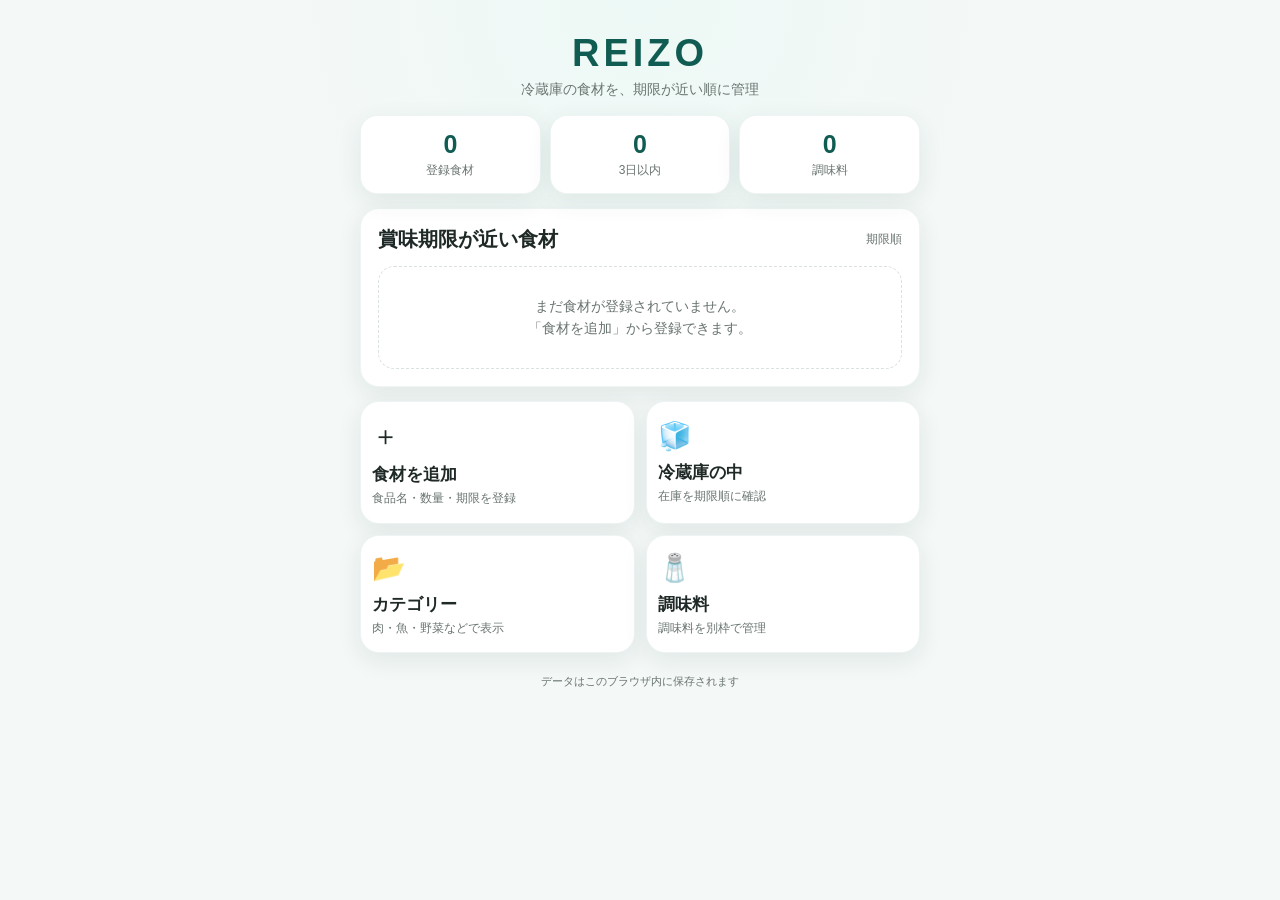
==== commit 413aa3dd: "Update print statement from 'Hello' to 'Goodbye'" ====
--- a/REIZO.html
+++ b/REIZO.html
@@ -2,162 +2,571 @@
 <html lang="ja">
 <head>
   <meta charset="UTF-8">
-  <meta name="viewport" content="width=device-width, initial-scale=1.0">
-  <title>REIZO</title>
+  <meta
+    name="viewport"
+    content="width=device-width, initial-scale=1, viewport-fit=cover"
+  >
+  <meta name="theme-color" content="#edf7f5">
+  <title>REIZO｜冷蔵庫管理</title>
 
   <style>
+    :root {
+      --main: #19796b;
+      --main-dark: #105c52;
+      --main-light: #dff3ef;
+      --background: #f4f8f7;
+      --card: #ffffff;
+      --text: #1f2927;
+      --subtext: #697471;
+      --border: #d9e2df;
+      --danger: #d64545;
+      --warning: #e89024;
+      --yellow: #d6ac18;
+      --safe: #33985c;
+      --shadow: 0 7px 24px rgba(24, 67, 59, 0.09);
+    }
+
     * {
       box-sizing: border-box;
     }
 
+    html {
+      scroll-behavior: smooth;
+    }
+
     body {
       margin: 0;
-      padding: 20px 16px 40px;
-      font-family: -apple-system, BlinkMacSystemFont, "Segoe UI", sans-serif;
-      background: #f4f6f8;
-      color: #222;
+      min-height: 100vh;
+      padding:
+        calc(14px + env(safe-area-inset-top))
+        14px
+        calc(36px + env(safe-area-inset-bottom));
+      color: var(--text);
+      background:
+        radial-gradient(circle at top, #edf9f6 0, var(--background) 360px);
+      font-family:
+        -apple-system,
+        BlinkMacSystemFont,
+        "Segoe UI",
+        "Helvetica Neue",
+        Arial,
+        sans-serif;
+    }
+
+    button,
+    input,
+    select,
+    textarea {
+      font: inherit;
+    }
+
+    button {
+      touch-action: manipulation;
     }
 
     .app {
+      width: 100%;
+      max-width: 560px;
+      margin: 0 auto;
+    }
+
+    .screen {
+      display: none;
+      animation: fadeIn 0.18s ease;
+    }
+
+    .screen.active {
+      display: block;
+    }
+
+    @keyframes fadeIn {
+      from {
+        opacity: 0;
+        transform: translateY(4px);
+      }
+
+      to {
+        opacity: 1;
+        transform: translateY(0);
+      }
+    }
+
+    .hero {
+      padding: 18px 8px 16px;
+      text-align: center;
+    }
+
+    .logo {
+      margin: 0;
+      color: var(--main-dark);
+      font-size: 38px;
+      font-weight: 900;
+      letter-spacing: 4px;
+    }
+
+    .subtitle {
+      margin: 6px 0 0;
+      color: var(--subtext);
+      font-size: 14px;
+    }
+
+    .summary-grid {
+      display: grid;
+      grid-template-columns: repeat(3, 1fr);
+      gap: 9px;
+      margin-bottom: 14px;
+    }
+
+    .summary-card {
+      padding: 14px 6px;
+      border: 1px solid rgba(25, 121, 107, 0.08);
+      border-radius: 17px;
+      background: var(--card);
+      box-shadow: var(--shadow);
+      text-align: center;
+    }
+
+    .summary-number {
+      display: block;
+      color: var(--main-dark);
+      font-size: 25px;
+      font-weight: 900;
+    }
+
+    .summary-label {
+      display: block;
+      margin-top: 3px;
+      color: var(--subtext);
+      font-size: 12px;
+    }
+
+    .card {
+      margin-bottom: 14px;
+      padding: 17px;
+      border: 1px solid rgba(25, 121, 107, 0.07);
+      border-radius: 19px;
+      background: var(--card);
+      box-shadow: var(--shadow);
+    }
+
+    .section-title {
+      display: flex;
+      align-items: center;
+      justify-content: space-between;
+      gap: 12px;
+      margin: 0 0 13px;
+      font-size: 20px;
+    }
+
+    .section-note {
+      color: var(--subtext);
+      font-size: 12px;
+      font-weight: 500;
+    }
+
+    .menu-grid {
+      display: grid;
+      grid-template-columns: repeat(2, 1fr);
+      gap: 11px;
+      margin-bottom: 14px;
+    }
+
+    .menu-button {
+      min-height: 108px;
+      padding: 16px 11px;
+      border: 1px solid rgba(25, 121, 107, 0.08);
+      border-radius: 19px;
+      color: var(--text);
+      background: var(--card);
+      box-shadow: var(--shadow);
+      cursor: pointer;
+      text-align: left;
+      transition:
+        transform 0.12s ease,
+        box-shadow 0.12s ease;
+    }
+
+    .menu-button:active {
+      transform: scale(0.97);
+      box-shadow: none;
+    }
+
+    .menu-icon {
+      display: block;
+      margin-bottom: 9px;
+      font-size: 27px;
+    }
+
+    .menu-title {
+      display: block;
+      font-size: 17px;
+      font-weight: 800;
+    }
+
+    .menu-description {
+      display: block;
+      margin-top: 4px;
+      color: var(--subtext);
+      font-size: 12px;
+      line-height: 1.4;
+    }
+
+    .page-header {
+      display: flex;
+      align-items: center;
+      gap: 11px;
+      padding: 9px 0 15px;
+    }
+
+    .page-header h2 {
+      margin: 0;
+      font-size: 25px;
+    }
+
+    .back-button {
+      flex: 0 0 auto;
+      width: 44px;
+      height: 44px;
+      border: 1px solid var(--border);
+      border-radius: 14px;
+      color: var(--main-dark);
+      background: white;
+      cursor: pointer;
+      font-size: 22px;
+      font-weight: bold;
+      box-shadow: 0 4px 13px rgba(0, 0, 0, 0.06);
+    }
+
+    .field {
+      margin-bottom: 14px;
+    }
+
+    label {
+      display: block;
+      margin-bottom: 6px;
+      font-size: 14px;
+      font-weight: 800;
+    }
+
+    .required {
+      margin-left: 4px;
+      color: var(--danger);
+      font-size: 11px;
+    }
+
+    input,
+    select,
+    textarea {
+      width: 100%;
+      padding: 13px 14px;
+      border: 1px solid var(--border);
+      border-radius: 13px;
+      outline: none;
+      color: var(--text);
+      background: white;
+      font-size: 16px;
+      transition:
+        border-color 0.15s ease,
+        box-shadow 0.15s ease;
+    }
+
+    textarea {
+      min-height: 85px;
+      resize: vertical;
+    }
+
+    input:focus,
+    select:focus,
+    textarea:focus {
+      border-color: var(--main);
+      box-shadow: 0 0 0 3px rgba(25, 121, 107, 0.12);
+    }
+
+    .two-columns {
+      display: grid;
+      grid-template-columns: 1fr 1fr;
+      gap: 11px;
+    }
+
+    .button-row {
+      display: grid;
+      grid-template-columns: 1fr 1fr;
+      gap: 10px;
+      margin-top: 18px;
+    }
+
+    .primary-button,
+    .secondary-button,
+    .danger-button {
+      width: 100%;
+      min-height: 49px;
+      padding: 12px;
+      border-radius: 14px;
+      cursor: pointer;
+      font-weight: 800;
+    }
+
+    .primary-button {
+      border: none;
+      color: white;
+      background: var(--main);
+    }
+
+    .primary-button:active {
+      background: var(--main-dark);
+    }
+
+    .secondary-button {
+      border: 1px solid var(--border);
+      color: var(--text);
+      background: white;
+    }
+
+    .danger-button {
+      border: 1px solid #f1c4c4;
+      color: var(--danger);
+      background: #fff7f7;
+    }
+
+    .notice {
+      margin-bottom: 15px;
+      padding: 12px 13px;
+      border-radius: 13px;
+      color: #245e55;
+      background: var(--main-light);
+      font-size: 13px;
+      line-height: 1.55;
+    }
+
+    .search-area {
+      display: grid;
+      grid-template-columns: 1fr 125px;
+      gap: 9px;
+      margin-bottom: 13px;
+    }
+
+    .category-tabs {
+      display: flex;
+      gap: 8px;
+      margin: 0 -2px 14px;
+      padding: 2px 2px 6px;
+      overflow-x: auto;
+      scrollbar-width: none;
+    }
+
+    .category-tabs::-webkit-scrollbar {
+      display: none;
+    }
+
+    .chip {
+      flex: 0 0 auto;
+      padding: 9px 14px;
+      border: 1px solid var(--border);
+      border-radius: 999px;
+      color: var(--subtext);
+      background: white;
+      cursor: pointer;
+      font-size: 13px;
+      font-weight: 700;
+    }
+
+    .chip.active {
+      border-color: var(--main);
+      color: white;
+      background: var(--main);
+    }
+
+    .food-item {
+      position: relative;
+      margin-bottom: 10px;
+      padding: 15px 14px 13px 17px;
+      border: 1px solid rgba(0, 0, 0, 0.04);
+      border-left: 6px solid var(--safe);
+      border-radius: 16px;
+      background: white;
+      box-shadow: 0 4px 14px rgba(25, 67, 59, 0.07);
+    }
+
+    .food-item.expired {
+      border-left-color: var(--danger);
+      background: #fff4f4;
+    }
+
+    .food-item.today {
+      border-left-color: var(--danger);
+      background: #fff4f4;
+    }
+
+    .food-item.soon {
+      border-left-color: var(--warning);
+      background: #fff9ef;
+    }
+
+    .food-item.week {
+      border-left-color: var(--yellow);
+      background: #fffcef;
+    }
+
+    .food-item.safe {
+      border-left-color: var(--safe);
+      background: #f8fff9;
+    }
+
+    .food-heading {
+      display: flex;
+      align-items: flex-start;
+      justify-content: space-between;
+      gap: 10px;
+    }
+
+    .food-name {
+      margin: 0;
+      font-size: 18px;
+      font-weight: 900;
+      overflow-wrap: anywhere;
+    }
+
+    .status-badge {
+      flex: 0 0 auto;
+      padding: 5px 8px;
+      border-radius: 999px;
+      color: white;
+      background: var(--safe);
+      font-size: 11px;
+      font-weight: 800;
+    }
+
+    .status-badge.expired,
+    .status-badge.today {
+      background: var(--danger);
+    }
+
+    .status-badge.soon {
+      background: var(--warning);
+    }
+
+    .status-badge.week {
+      background: var(--yellow);
+    }
+
+    .food-info {
+      margin-top: 7px;
+      color: var(--subtext);
+      font-size: 13px;
+      line-height: 1.6;
+    }
+
+    .food-note {
+      margin-top: 6px;
+      padding-top: 6px;
+      border-top: 1px dashed rgba(0, 0, 0, 0.1);
+      color: #4f5e5a;
+      font-size: 12px;
+    }
+
+    .item-actions {
+      display: flex;
+      justify-content: flex-end;
+      gap: 7px;
+      margin-top: 10px;
+    }
+
+    .small-button {
+      padding: 7px 11px;
+      border: 1px solid var(--border);
+      border-radius: 10px;
+      background: white;
+      cursor: pointer;
+      font-size: 12px;
+      font-weight: 700;
+    }
+
+    .small-button.delete {
+      border-color: #f0caca;
+      color: var(--danger);
+      background: #fffafa;
+    }
+
+    .empty {
+      padding: 28px 15px;
+      border: 1px dashed var(--border);
+      border-radius: 16px;
+      color: var(--subtext);
+      background: rgba(255, 255, 255, 0.7);
+      text-align: center;
+      font-size: 14px;
+      line-height: 1.6;
+    }
+
+    .category-block {
+      margin-bottom: 14px;
+    }
+
+    .category-heading {
+      display: flex;
+      align-items: center;
+      justify-content: space-between;
+      margin: 0 0 9px;
+      padding: 0 3px;
+    }
+
+    .category-heading h3 {
+      margin: 0;
+      font-size: 18px;
+    }
+
+    .category-count {
+      color: var(--subtext);
+      font-size: 12px;
+    }
+
+    .footer-note {
+      margin: 21px 0 5px;
+      color: var(--subtext);
+      text-align: center;
+      font-size: 11px;
+    }
+
+    .toast {
+      position: fixed;
+      z-index: 100;
+      right: 16px;
+      bottom: calc(18px + env(safe-area-inset-bottom));
+      left: 16px;
       max-width: 520px;
       margin: 0 auto;
-    }
-
-    h1 {
+      padding: 13px 16px;
+      border-radius: 14px;
+      color: white;
+      background: #263632;
+      box-shadow: 0 8px 25px rgba(0, 0, 0, 0.22);
+      opacity: 0;
+      pointer-events: none;
       text-align: center;
-      margin-bottom: 4px;
-    }
-
-    .subtitle {
-      text-align: center;
-      color: #666;
-      margin-bottom: 24px;
-    }
-
-    .screen {
-      display: none;
-    }
-
-    .screen.active {
-      display: block;
-    }
-
-    .card {
-      background: white;
-      border-radius: 16px;
-      padding: 18px;
-      margin-bottom: 14px;
-      box-shadow: 0 4px 14px rgba(0, 0, 0, 0.07);
-    }
-
-    .menu-button,
-    .primary-button,
-    .secondary-button {
-      width: 100%;
-      border: none;
-      border-radius: 14px;
-      padding: 16px;
-      margin-bottom: 12px;
-      font-size: 17px;
-      cursor: pointer;
-    }
-
-    .menu-button {
-      background: white;
-      text-align: left;
-      font-weight: bold;
-      box-shadow: 0 4px 14px rgba(0, 0, 0, 0.07);
-    }
-
-    .primary-button {
-      background: #222;
-      color: white;
-      font-weight: bold;
-    }
-
-    .secondary-button {
-      background: white;
-      border: 1px solid #ccc;
-    }
-
-    .back-button {
-      border: none;
-      background: white;
-      padding: 10px 14px;
-      border-radius: 10px;
-      cursor: pointer;
-      margin-bottom: 14px;
-    }
-
-    label {
-      display: block;
-      margin: 14px 0 6px;
-      font-weight: bold;
-    }
-
-    input,
-    select {
-      width: 100%;
-      padding: 13px;
-      border: 1px solid #ccc;
-      border-radius: 10px;
-      font-size: 16px;
-    }
-
-    .item {
-      background: white;
-      border-radius: 14px;
-      padding: 14px;
-      margin-bottom: 10px;
-      box-shadow: 0 3px 10px rgba(0, 0, 0, 0.06);
-    }
-
-    .item-name {
-      font-weight: bold;
-      font-size: 18px;
-      margin-bottom: 6px;
-    }
-
-    .item-info {
-      color: #666;
-      line-height: 1.5;
-      font-size: 14px;
-    }
-
-    .delete-button {
-      margin-top: 10px;
-      border: none;
-      background: transparent;
-      color: red;
-      cursor: pointer;
-    }
-
-    .danger {
-      border-left: 6px solid #e53935;
-      background: #fff0f0;
-    }
-
-    .soon {
-      border-left: 6px solid #ff9800;
-      background: #fff7e8;
-    }
-
-    .week {
-      border-left: 6px solid #fbc02d;
-      background: #fffbea;
-    }
-
-    .safe {
-      border-left: 6px solid #43a047;
-      background: #f1fff3;
-    }
-
-    .empty {
-      background: white;
-      border-radius: 14px;
-      padding: 20px;
-      text-align: center;
-      color: #777;
+      transform: translateY(18px);
+      transition:
+        opacity 0.22s ease,
+        transform 0.22s ease;
+    }
+
+    .toast.show {
+      opacity: 1;
+      transform: translateY(0);
+    }
+
+    @media (max-width: 390px) {
+      .two-columns,
+      .button-row {
+        grid-template-columns: 1fr;
+      }
+
+      .search-area {
+        grid-template-columns: 1fr;
+      }
+
+      .menu-button {
+        min-height: 100px;
+      }
     }
   </style>
 </head>
@@ -165,125 +574,460 @@
 <body>
   <main class="app">
 
+    <!-- ホーム -->
     <section id="homeScreen" class="screen active">
-      <h1>REIZO</h1>
-      <p class="subtitle">冷蔵庫の食材を期限順に管理</p>
+      <header class="hero">
+        <h1 class="logo">REIZO</h1>
+        <p class="subtitle">冷蔵庫の食材を、期限が近い順に管理</p>
+      </header>
+
+      <div class="summary-grid">
+        <div class="summary-card">
+          <span id="totalCount" class="summary-number">0</span>
+          <span class="summary-label">登録食材</span>
+        </div>
+
+        <div class="summary-card">
+          <span id="urgentCount" class="summary-number">0</span>
+          <span class="summary-label">3日以内</span>
+        </div>
+
+        <div class="summary-card">
+          <span id="seasoningCount" class="summary-number">0</span>
+          <span class="summary-label">調味料</span>
+        </div>
+      </div>
 
       <div class="card">
-        <h2>賞味期限が近い食材</h2>
+        <h2 class="section-title">
+          賞味期限が近い食材
+          <span class="section-note">期限順</span>
+        </h2>
+
         <div id="urgentList"></div>
       </div>
 
-      <button class="menu-button" onclick="showScreen('addScreen')">
-        ＋ 食材を追加
-      </button>
-
-      <button class="menu-button" onclick="showScreen('stockScreen')">
-        冷蔵庫の中
-      </button>
-
-      <button class="menu-button" onclick="showScreen('categoryScreen')">
-        カテゴリー
-      </button>
-
-      <button class="menu-button" onclick="showScreen('seasoningScreen')">
-        調味料
-      </button>
-    </section>
-
-    <section id="addScreen" class="screen">
-      <button class="back-button" onclick="showScreen('homeScreen')">
-        ← 戻る
-      </button>
-
-      <div class="card">
-        <h2>食材を追加</h2>
-
-        <label for="foodName">食材名</label>
-        <input id="foodName" type="text" placeholder="例：豚バラ肉">
-
-        <label for="foodCategory">カテゴリー</label>
-        <select id="foodCategory">
-          <option value="肉">肉</option>
-          <option value="魚">魚</option>
-          <option value="野菜">野菜</option>
-          <option value="卵・乳製品">卵・乳製品</option>
-          <option value="飲み物">飲み物</option>
-          <option value="冷凍食品">冷凍食品</option>
-          <option value="その他">その他</option>
-        </select>
-
-        <label for="foodAmount">数量</label>
-        <input id="foodAmount" type="text" placeholder="例：300g、2個">
-
-        <label for="foodExpiry">賞味期限・消費期限</label>
-        <input id="foodExpiry" type="date">
-
-        <label for="foodLocation">保存場所</label>
-        <select id="foodLocation">
-          <option value="冷蔵">冷蔵</option>
-          <option value="冷凍">冷凍</option>
-          <option value="常温">常温</option>
-        </select>
-
-        <button class="primary-button" onclick="addFood()">
-          登録する
+      <div class="menu-grid">
+        <button
+          class="menu-button"
+          type="button"
+          onclick="openAddFood()"
+        >
+          <span class="menu-icon">＋</span>
+          <span class="menu-title">食材を追加</span>
+          <span class="menu-description">
+            食品名・数量・期限を登録
+          </span>
         </button>
 
-        <button class="secondary-button" onclick="showScreen('homeScreen')">
-          キャンセル
+        <button
+          class="menu-button"
+          type="button"
+          onclick="showScreen('stockScreen')"
+        >
+          <span class="menu-icon">🧊</span>
+          <span class="menu-title">冷蔵庫の中</span>
+          <span class="menu-description">
+            在庫を期限順に確認
+          </span>
+        </button>
+
+        <button
+          class="menu-button"
+          type="button"
+          onclick="showScreen('categoryScreen')"
+        >
+          <span class="menu-icon">📂</span>
+          <span class="menu-title">カテゴリー</span>
+          <span class="menu-description">
+            肉・魚・野菜などで表示
+          </span>
+        </button>
+
+        <button
+          class="menu-button"
+          type="button"
+          onclick="showScreen('seasoningScreen')"
+        >
+          <span class="menu-icon">🧂</span>
+          <span class="menu-title">調味料</span>
+          <span class="menu-description">
+            調味料を別枠で管理
+          </span>
         </button>
       </div>
+
+      <p class="footer-note">
+        データはこのブラウザ内に保存されます
+      </p>
     </section>
 
+    <!-- 食材追加・編集 -->
+    <section id="addScreen" class="screen">
+      <header class="page-header">
+        <button
+          class="back-button"
+          type="button"
+          onclick="showScreen('homeScreen')"
+          aria-label="戻る"
+        >
+          ←
+        </button>
+
+        <h2 id="foodFormTitle">食材を追加</h2>
+      </header>
+
+      <div class="card">
+        <div class="notice">
+          食材名と期限は必須です。登録内容は、このブラウザ内に保存されます。
+        </div>
+
+        <input id="editingFoodId" type="hidden">
+
+        <div class="field">
+          <label for="foodName">
+            食材名<span class="required">必須</span>
+          </label>
+
+          <input
+            id="foodName"
+            type="text"
+            maxlength="40"
+            placeholder="例：豚バラ肉"
+            autocomplete="off"
+          >
+        </div>
+
+        <div class="two-columns">
+          <div class="field">
+            <label for="foodCategory">カテゴリー</label>
+
+            <select id="foodCategory">
+              <option value="肉">肉</option>
+              <option value="魚">魚</option>
+              <option value="野菜">野菜</option>
+              <option value="果物">果物</option>
+              <option value="卵・乳製品">卵・乳製品</option>
+              <option value="主食">主食</option>
+              <option value="飲み物">飲み物</option>
+              <option value="冷凍食品">冷凍食品</option>
+              <option value="加工食品">加工食品</option>
+              <option value="その他">その他</option>
+            </select>
+          </div>
+
+          <div class="field">
+            <label for="foodLocation">保存場所</label>
+
+            <select id="foodLocation">
+              <option value="冷蔵">冷蔵</option>
+              <option value="冷凍">冷凍</option>
+              <option value="野菜室">野菜室</option>
+              <option value="常温">常温</option>
+            </select>
+          </div>
+        </div>
+
+        <div class="two-columns">
+          <div class="field">
+            <label for="foodAmount">数量</label>
+
+            <input
+              id="foodAmount"
+              type="number"
+              min="0"
+              step="any"
+              inputmode="decimal"
+              placeholder="例：300"
+            >
+          </div>
+
+          <div class="field">
+            <label for="foodUnit">単位</label>
+
+            <select id="foodUnit">
+              <option value="g">g</option>
+              <option value="kg">kg</option>
+              <option value="個">個</option>
+              <option value="本">本</option>
+              <option value="枚">枚</option>
+              <option value="袋">袋</option>
+              <option value="パック">パック</option>
+              <option value="箱">箱</option>
+              <option value="ml">ml</option>
+              <option value="L">L</option>
+              <option value="食">食</option>
+              <option value="">単位なし</option>
+            </select>
+          </div>
+        </div>
+
+        <div class="field">
+          <label for="foodExpiry">
+            賞味期限・消費期限<span class="required">必須</span>
+          </label>
+
+          <input id="foodExpiry" type="date">
+        </div>
+
+        <div class="field">
+          <label for="foodPurchaseDate">購入日</label>
+          <input id="foodPurchaseDate" type="date">
+        </div>
+
+        <div class="field">
+          <label for="foodNote">メモ</label>
+
+          <textarea
+            id="foodNote"
+            maxlength="120"
+            placeholder="例：開封済み、半分使用など"
+          ></textarea>
+        </div>
+
+        <div class="button-row">
+          <button
+            class="secondary-button"
+            type="button"
+            onclick="cancelFoodForm()"
+          >
+            キャンセル
+          </button>
+
+          <button
+            id="foodSaveButton"
+            class="primary-button"
+            type="button"
+            onclick="saveFoodFromForm()"
+          >
+            登録する
+          </button>
+        </div>
+      </div>
+    </section>
+
+    <!-- 冷蔵庫内 -->
     <section id="stockScreen" class="screen">
-      <button class="back-button" onclick="showScreen('homeScreen')">
-        ← 戻る
-      </button>
-
-      <h2>冷蔵庫の中</h2>
+      <header class="page-header">
+        <button
+          class="back-button"
+          type="button"
+          onclick="showScreen('homeScreen')"
+          aria-label="戻る"
+        >
+          ←
+        </button>
+
+        <h2>冷蔵庫の中</h2>
+      </header>
+
+      <div class="search-area">
+        <input
+          id="stockSearch"
+          type="search"
+          placeholder="食材名を検索"
+          oninput="renderStock()"
+        >
+
+        <select id="stockSort" onchange="renderStock()">
+          <option value="expiry">期限が近い順</option>
+          <option value="newest">登録が新しい順</option>
+          <option value="name">名前順</option>
+        </select>
+      </div>
+
+      <div id="stockCategoryTabs" class="category-tabs"></div>
       <div id="stockList"></div>
     </section>
 
+    <!-- カテゴリー -->
     <section id="categoryScreen" class="screen">
-      <button class="back-button" onclick="showScreen('homeScreen')">
-        ← 戻る
-      </button>
-
-      <h2>カテゴリー</h2>
+      <header class="page-header">
+        <button
+          class="back-button"
+          type="button"
+          onclick="showScreen('homeScreen')"
+          aria-label="戻る"
+        >
+          ←
+        </button>
+
+        <h2>カテゴリー</h2>
+      </header>
+
       <div id="categoryList"></div>
     </section>
 
+    <!-- 調味料 -->
     <section id="seasoningScreen" class="screen">
-      <button class="back-button" onclick="showScreen('homeScreen')">
-        ← 戻る
+      <header class="page-header">
+        <button
+          class="back-button"
+          type="button"
+          onclick="showScreen('homeScreen')"
+          aria-label="戻る"
+        >
+          ←
+        </button>
+
+        <h2>調味料</h2>
+      </header>
+
+      <button
+        class="primary-button"
+        type="button"
+        onclick="openAddSeasoning()"
+        style="margin-bottom: 14px;"
+      >
+        ＋ 調味料を追加
       </button>
 
+      <div id="seasoningList"></div>
+    </section>
+
+    <!-- 調味料追加・編集 -->
+    <section id="seasoningFormScreen" class="screen">
+      <header class="page-header">
+        <button
+          class="back-button"
+          type="button"
+          onclick="showScreen('seasoningScreen')"
+          aria-label="戻る"
+        >
+          ←
+        </button>
+
+        <h2 id="seasoningFormTitle">調味料を追加</h2>
+      </header>
+
       <div class="card">
-        <h2>調味料</h2>
-        <p>調味料の登録機能は次の段階で追加します。</p>
+        <input id="editingSeasoningId" type="hidden">
+
+        <div class="field">
+          <label for="seasoningName">
+            調味料名<span class="required">必須</span>
+          </label>
+
+          <input
+            id="seasoningName"
+            type="text"
+            maxlength="40"
+            placeholder="例：しょうゆ"
+          >
+        </div>
+
+        <div class="two-columns">
+          <div class="field">
+            <label for="seasoningAmount">残量・数量</label>
+
+            <input
+              id="seasoningAmount"
+              type="text"
+              maxlength="30"
+              placeholder="例：半分、1本"
+            >
+          </div>
+
+          <div class="field">
+            <label for="seasoningLocation">保存場所</label>
+
+            <select id="seasoningLocation">
+              <option value="冷蔵">冷蔵</option>
+              <option value="常温">常温</option>
+              <option value="冷凍">冷凍</option>
+            </select>
+          </div>
+        </div>
+
+        <div class="field">
+          <label for="seasoningExpiry">期限</label>
+          <input id="seasoningExpiry" type="date">
+        </div>
+
+        <div class="field">
+          <label for="seasoningNote">メモ</label>
+
+          <textarea
+            id="seasoningNote"
+            maxlength="120"
+            placeholder="例：開封済み、買い足し予定など"
+          ></textarea>
+        </div>
+
+        <div class="button-row">
+          <button
+            class="secondary-button"
+            type="button"
+            onclick="showScreen('seasoningScreen')"
+          >
+            キャンセル
+          </button>
+
+          <button
+            id="seasoningSaveButton"
+            class="primary-button"
+            type="button"
+            onclick="saveSeasoningFromForm()"
+          >
+            登録する
+          </button>
+        </div>
       </div>
     </section>
 
   </main>
 
+  <div id="toast" class="toast"></div>
+
   <script>
-    const STORAGE_KEY = "reizoFoods";
-
-    let foods = JSON.parse(localStorage.getItem(STORAGE_KEY)) || [];
+    const FOOD_STORAGE_KEY = "reizo_foods_v1";
+    const SEASONING_STORAGE_KEY = "reizo_seasonings_v1";
+
+    let foods = readStorage(FOOD_STORAGE_KEY);
+    let seasonings = readStorage(SEASONING_STORAGE_KEY);
+    let selectedStockCategory = "すべて";
+    let toastTimer = null;
+
+    function readStorage(key) {
+      try {
+        const data = JSON.parse(localStorage.getItem(key));
+        return Array.isArray(data) ? data : [];
+      } catch (error) {
+        return [];
+      }
+    }
+
+    function writeStorage(key, value) {
+      localStorage.setItem(key, JSON.stringify(value));
+    }
+
+    function saveFoods() {
+      writeStorage(FOOD_STORAGE_KEY, foods);
+    }
+
+    function saveSeasonings() {
+      writeStorage(SEASONING_STORAGE_KEY, seasonings);
+    }
 
     function showScreen(screenId) {
       document.querySelectorAll(".screen").forEach(function(screen) {
         screen.classList.remove("active");
       });
 
-      document.getElementById(screenId).classList.add("active");
+      const target = document.getElementById(screenId);
+
+      if (!target) {
+        return;
+      }
+
+      target.classList.add("active");
 
       if (screenId === "homeScreen") {
-        renderUrgentFoods();
+        renderHome();
       }
 
       if (screenId === "stockScreen") {
+        renderStockCategoryTabs();
         renderStock();
       }
 
@@ -291,89 +1035,500 @@
         renderCategories();
       }
 
-      window.scrollTo(0, 0);
-    }
-
-    function addFood() {
-      const name = document.getElementById("foodName").value.trim();
-      const category = document.getElementById("foodCategory").value;
-      const amount = document.getElementById("foodAmount").value.trim();
-      const expiry = document.getElementById("foodExpiry").value;
-      const location = document.getElementById("foodLocation").value;
+      if (screenId === "seasoningScreen") {
+        renderSeasonings();
+      }
+
+      window.scrollTo({
+        top: 0,
+        behavior: "smooth"
+      });
+    }
+
+    function renderHome() {
+      document.getElementById("totalCount").textContent = foods.length;
+      document.getElementById("seasoningCount").textContent =
+        seasonings.length;
+
+      const urgentFoods = sortFoodsByExpiry(foods).filter(function(food) {
+        return getDaysLeft(food.expiry) <= 3;
+      });
+
+      document.getElementById("urgentCount").textContent =
+        urgentFoods.length;
+
+      const urgentList = document.getElementById("urgentList");
+
+      if (foods.length === 0) {
+        urgentList.innerHTML = createEmptyHtml(
+          "まだ食材が登録されていません。<br>「食材を追加」から登録できます。"
+        );
+        return;
+      }
+
+      const displayFoods = sortFoodsByExpiry(foods).filter(function(food) {
+        return getDaysLeft(food.expiry) <= 7;
+      });
+
+      if (displayFoods.length === 0) {
+        urgentList.innerHTML = createEmptyHtml(
+          "7日以内に期限が来る食材はありません。"
+        );
+        return;
+      }
+
+      urgentList.innerHTML = displayFoods
+        .slice(0, 5)
+        .map(function(food) {
+          return createFoodHtml(food, false);
+        })
+        .join("");
+    }
+
+    function openAddFood() {
+      resetFoodForm();
+
+      document.getElementById("foodPurchaseDate").value =
+        getTodayString();
+
+      document.getElementById("foodFormTitle").textContent =
+        "食材を追加";
+
+      document.getElementById("foodSaveButton").textContent =
+        "登録する";
+
+      showScreen("addScreen");
+    }
+
+    function editFood(id) {
+      const food = foods.find(function(item) {
+        return item.id === id;
+      });
+
+      if (!food) {
+        return;
+      }
+
+      document.getElementById("editingFoodId").value = food.id;
+      document.getElementById("foodName").value = food.name || "";
+      document.getElementById("foodCategory").value =
+        food.category || "その他";
+
+      document.getElementById("foodLocation").value =
+        food.location || "冷蔵";
+
+      document.getElementById("foodAmount").value =
+        food.amount ?? "";
+
+      document.getElementById("foodUnit").value =
+        food.unit ?? "";
+
+      document.getElementById("foodExpiry").value =
+        food.expiry || "";
+
+      document.getElementById("foodPurchaseDate").value =
+        food.purchaseDate || "";
+
+      document.getElementById("foodNote").value =
+        food.note || "";
+
+      document.getElementById("foodFormTitle").textContent =
+        "食材を編集";
+
+      document.getElementById("foodSaveButton").textContent =
+        "変更を保存";
+
+      showScreen("addScreen");
+    }
+
+    function saveFoodFromForm() {
+      const editingId =
+        document.getElementById("editingFoodId").value;
+
+      const name =
+        document.getElementById("foodName").value.trim();
+
+      const category =
+        document.getElementById("foodCategory").value;
+
+      const location =
+        document.getElementById("foodLocation").value;
+
+      const amount =
+        document.getElementById("foodAmount").value;
+
+      const unit =
+        document.getElementById("foodUnit").value;
+
+      const expiry =
+        document.getElementById("foodExpiry").value;
+
+      const purchaseDate =
+        document.getElementById("foodPurchaseDate").value;
+
+      const note =
+        document.getElementById("foodNote").value.trim();
 
       if (!name) {
-        alert("食材名を入力してください");
+        alert("食材名を入力してください。");
+        document.getElementById("foodName").focus();
         return;
       }
 
       if (!expiry) {
-        alert("期限を入力してください");
+        alert("賞味期限・消費期限を入力してください。");
+        document.getElementById("foodExpiry").focus();
         return;
       }
 
-      const food = {
-        id: Date.now(),
-        name: name,
-        category: category,
-        amount: amount || "数量未入力",
-        expiry: expiry,
-        location: location
-      };
-
-      foods.push(food);
+      if (editingId) {
+        const foodIndex = foods.findIndex(function(food) {
+          return String(food.id) === String(editingId);
+        });
+
+        if (foodIndex !== -1) {
+          foods[foodIndex] = {
+            ...foods[foodIndex],
+            name: name,
+            category: category,
+            location: location,
+            amount: amount,
+            unit: unit,
+            expiry: expiry,
+            purchaseDate: purchaseDate,
+            note: note,
+            updatedAt: new Date().toISOString()
+          };
+        }
+
+        showToast("食材を変更しました");
+      } else {
+        foods.push({
+          id: Date.now(),
+          name: name,
+          category: category,
+          location: location,
+          amount: amount,
+          unit: unit,
+          expiry: expiry,
+          purchaseDate: purchaseDate,
+          note: note,
+          createdAt: new Date().toISOString(),
+          updatedAt: new Date().toISOString()
+        });
+
+        showToast("食材を登録しました");
+      }
+
       saveFoods();
-
+      resetFoodForm();
+      showScreen("homeScreen");
+    }
+
+    function cancelFoodForm() {
+      resetFoodForm();
+      showScreen("homeScreen");
+    }
+
+    function resetFoodForm() {
+      document.getElementById("editingFoodId").value = "";
       document.getElementById("foodName").value = "";
+      document.getElementById("foodCategory").value = "肉";
+      document.getElementById("foodLocation").value = "冷蔵";
       document.getElementById("foodAmount").value = "";
+      document.getElementById("foodUnit").value = "g";
       document.getElementById("foodExpiry").value = "";
-
-      alert("食材を登録しました");
-      showScreen("homeScreen");
-    }
-
-    function saveFoods() {
-      localStorage.setItem(STORAGE_KEY, JSON.stringify(foods));
+      document.getElementById("foodPurchaseDate").value = "";
+      document.getElementById("foodNote").value = "";
     }
 
     function deleteFood(id) {
-      const result = confirm("この食材を削除しますか？");
-
-      if (!result) {
+      const food = foods.find(function(item) {
+        return item.id === id;
+      });
+
+      if (!food) {
         return;
       }
 
-      foods = foods.filter(function(food) {
-        return food.id !== id;
+      const confirmed = confirm(
+        "「" + food.name + "」を削除しますか？"
+      );
+
+      if (!confirmed) {
+        return;
+      }
+
+      foods = foods.filter(function(item) {
+        return item.id !== id;
       });
 
       saveFoods();
+      renderHome();
       renderStock();
-      renderUrgentFoods();
       renderCategories();
+      showToast("食材を削除しました");
+    }
+
+    function renderStockCategoryTabs() {
+      const container =
+        document.getElementById("stockCategoryTabs");
+
+      const categories = [
+        "すべて",
+        ...new Set(
+          foods.map(function(food) {
+            return food.category || "その他";
+          })
+        )
+      ];
+
+      if (!categories.includes(selectedStockCategory)) {
+        selectedStockCategory = "すべて";
+      }
+
+      container.innerHTML = categories
+        .map(function(category) {
+          const activeClass =
+            category === selectedStockCategory ? " active" : "";
+
+          return (
+            '<button class="chip' +
+            activeClass +
+            '" type="button" onclick="setStockCategory(\'' +
+            escapeForAttribute(category) +
+            "')\">" +
+            escapeHtml(category) +
+            "</button>"
+          );
+        })
+        .join("");
+    }
+
+    function setStockCategory(category) {
+      selectedStockCategory = category;
+      renderStockCategoryTabs();
+      renderStock();
+    }
+
+    function renderStock() {
+      const stockList = document.getElementById("stockList");
+      const searchInput = document.getElementById("stockSearch");
+      const sortSelect = document.getElementById("stockSort");
+
+      const searchText = searchInput
+        ? searchInput.value.trim().toLowerCase()
+        : "";
+
+      const sortType = sortSelect
+        ? sortSelect.value
+        : "expiry";
+
+      let filteredFoods = foods.filter(function(food) {
+        const categoryMatches =
+          selectedStockCategory === "すべて" ||
+          food.category === selectedStockCategory;
+
+        const nameMatches =
+          !searchText ||
+          String(food.name).toLowerCase().includes(searchText);
+
+        return categoryMatches && nameMatches;
+      });
+
+      if (sortType === "expiry") {
+        filteredFoods = sortFoodsByExpiry(filteredFoods);
+      }
+
+      if (sortType === "newest") {
+        filteredFoods.sort(function(a, b) {
+          return Number(b.id) - Number(a.id);
+        });
+      }
+
+      if (sortType === "name") {
+        filteredFoods.sort(function(a, b) {
+          return String(a.name).localeCompare(
+            String(b.name),
+            "ja"
+          );
+        });
+      }
+
+      if (filteredFoods.length === 0) {
+        stockList.innerHTML = createEmptyHtml(
+          foods.length === 0
+            ? "まだ食材が登録されていません。"
+            : "条件に一致する食材がありません。"
+        );
+
+        return;
+      }
+
+      stockList.innerHTML = filteredFoods
+        .map(function(food) {
+          return createFoodHtml(food, true);
+        })
+        .join("");
+    }
+
+    function renderCategories() {
+      const categoryList =
+        document.getElementById("categoryList");
+
+      if (foods.length === 0) {
+        categoryList.innerHTML = createEmptyHtml(
+          "食材を登録すると、カテゴリー別に表示されます。"
+        );
+        return;
+      }
+
+      const categoryMap = {};
+
+      sortFoodsByExpiry(foods).forEach(function(food) {
+        const category = food.category || "その他";
+
+        if (!categoryMap[category]) {
+          categoryMap[category] = [];
+        }
+
+        categoryMap[category].push(food);
+      });
+
+      categoryList.innerHTML = Object.keys(categoryMap)
+        .sort(function(a, b) {
+          return a.localeCompare(b, "ja");
+        })
+        .map(function(category) {
+          const categoryFoods = categoryMap[category];
+
+          return (
+            '<section class="category-block">' +
+            '<div class="category-heading">' +
+            "<h3>" +
+            escapeHtml(category) +
+            "</h3>" +
+            '<span class="category-count">' +
+            categoryFoods.length +
+            "件</span>" +
+            "</div>" +
+            categoryFoods
+              .map(function(food) {
+                return createFoodHtml(food, false);
+              })
+              .join("") +
+            "</section>"
+          );
+        })
+        .join("");
+    }
+
+    function createFoodHtml(food, showActions) {
+      const daysLeft = getDaysLeft(food.expiry);
+      const status = getFoodStatus(daysLeft);
+      const amountText = createAmountText(food);
+      const purchaseText = food.purchaseDate
+        ? "購入日：" + escapeHtml(food.purchaseDate)
+        : "";
+
+      const noteHtml = food.note
+        ? '<div class="food-note">メモ：' +
+          escapeHtml(food.note) +
+          "</div>"
+        : "";
+
+      const actionHtml = showActions
+        ? '<div class="item-actions">' +
+          '<button class="small-button" type="button" onclick="editFood(' +
+          food.id +
+          ')">編集</button>' +
+          '<button class="small-button delete" type="button" onclick="deleteFood(' +
+          food.id +
+          ')">削除</button>' +
+          "</div>"
+        : "";
+
+      return (
+        '<article class="food-item ' +
+        status.className +
+        '">' +
+        '<div class="food-heading">' +
+        '<h3 class="food-name">' +
+        escapeHtml(food.name) +
+        "</h3>" +
+        '<span class="status-badge ' +
+        status.className +
+        '">' +
+        escapeHtml(status.text) +
+        "</span>" +
+        "</div>" +
+        '<div class="food-info">' +
+        escapeHtml(food.category || "その他") +
+        " ／ " +
+        escapeHtml(food.location || "保存場所未設定") +
+        "<br>" +
+        "数量：" +
+        escapeHtml(amountText) +
+        "<br>" +
+        "期限：" +
+        escapeHtml(food.expiry) +
+        (purchaseText ? "<br>" + purchaseText : "") +
+        "</div>" +
+        noteHtml +
+        actionHtml +
+        "</article>"
+      );
+    }
+
+    function createAmountText(food) {
+      const hasAmount =
+        food.amount !== undefined &&
+        food.amount !== null &&
+        String(food.amount).trim() !== "";
+
+      if (!hasAmount) {
+        return "未入力";
+      }
+
+      return String(food.amount) + String(food.unit || "");
+    }
+
+    function sortFoodsByExpiry(list) {
+      return list.slice().sort(function(a, b) {
+        const dateA = new Date(a.expiry + "T00:00:00");
+        const dateB = new Date(b.expiry + "T00:00:00");
+
+        return dateA - dateB;
+      });
     }
 
     function getDaysLeft(expiry) {
+      if (!expiry) {
+        return 999999;
+      }
+
       const today = new Date();
       today.setHours(0, 0, 0, 0);
 
       const expiryDate = new Date(expiry + "T00:00:00");
-      const difference = expiryDate - today;
-
-      return Math.ceil(difference / 86400000);
-    }
-
-    function getStatus(daysLeft) {
+
+      return Math.ceil(
+        (expiryDate - today) / 86400000
+      );
+    }
+
+    function getFoodStatus(daysLeft) {
       if (daysLeft < 0) {
         return {
-          className: "danger",
+          className: "expired",
           text: Math.abs(daysLeft) + "日期限切れ"
         };
       }
 
       if (daysLeft === 0) {
         return {
-          className: "danger",
-          text: "今日が期限"
+          className: "today",
+          text: "今日まで"
         };
       }
 
@@ -397,132 +1552,265 @@
       };
     }
 
-    function sortFoods(list) {
-      return list.slice().sort(function(a, b) {
-        return new Date(a.expiry) - new Date(b.expiry);
+    function openAddSeasoning() {
+      resetSeasoningForm();
+
+      document.getElementById("seasoningFormTitle").textContent =
+        "調味料を追加";
+
+      document.getElementById("seasoningSaveButton").textContent =
+        "登録する";
+
+      showScreen("seasoningFormScreen");
+    }
+
+    function editSeasoning(id) {
+      const seasoning = seasonings.find(function(item) {
+        return item.id === id;
       });
-    }
-
-    function createFoodHtml(food, showDeleteButton) {
-      const daysLeft = getDaysLeft(food.expiry);
-      const status = getStatus(daysLeft);
-
-      let deleteButton = "";
-
-      if (showDeleteButton) {
-        deleteButton =
-          '<button class="delete-button" onclick="deleteFood(' +
-          food.id +
-          ')">削除</button>';
-      }
-
-      return (
-        '<div class="item ' +
-        status.className +
-        '">' +
-        '<div class="item-name">' +
-        escapeHtml(food.name) +
-        "</div>" +
-        '<div class="item-info">' +
-        escapeHtml(food.category) +
-        " ／ " +
-        escapeHtml(food.amount) +
-        "<br>" +
-        "保存：" +
-        escapeHtml(food.location) +
-        "<br>" +
-        "期限：" +
-        food.expiry +
-        "（" +
-        status.text +
-        "）" +
-        "</div>" +
-        deleteButton +
-        "</div>"
+
+      if (!seasoning) {
+        return;
+      }
+
+      document.getElementById("editingSeasoningId").value =
+        seasoning.id;
+
+      document.getElementById("seasoningName").value =
+        seasoning.name || "";
+
+      document.getElementById("seasoningAmount").value =
+        seasoning.amount || "";
+
+      document.getElementById("seasoningLocation").value =
+        seasoning.location || "常温";
+
+      document.getElementById("seasoningExpiry").value =
+        seasoning.expiry || "";
+
+      document.getElementById("seasoningNote").value =
+        seasoning.note || "";
+
+      document.getElementById("seasoningFormTitle").textContent =
+        "調味料を編集";
+
+      document.getElementById("seasoningSaveButton").textContent =
+        "変更を保存";
+
+      showScreen("seasoningFormScreen");
+    }
+
+    function saveSeasoningFromForm() {
+      const editingId =
+        document.getElementById("editingSeasoningId").value;
+
+      const name =
+        document.getElementById("seasoningName").value.trim();
+
+      const amount =
+        document.getElementById("seasoningAmount").value.trim();
+
+      const location =
+        document.getElementById("seasoningLocation").value;
+
+      const expiry =
+        document.getElementById("seasoningExpiry").value;
+
+      const note =
+        document.getElementById("seasoningNote").value.trim();
+
+      if (!name) {
+        alert("調味料名を入力してください。");
+        document.getElementById("seasoningName").focus();
+        return;
+      }
+
+      if (editingId) {
+        const index = seasonings.findIndex(function(item) {
+          return String(item.id) === String(editingId);
+        });
+
+        if (index !== -1) {
+          seasonings[index] = {
+            ...seasonings[index],
+            name: name,
+            amount: amount,
+            location: location,
+            expiry: expiry,
+            note: note,
+            updatedAt: new Date().toISOString()
+          };
+        }
+
+        showToast("調味料を変更しました");
+      } else {
+        seasonings.push({
+          id: Date.now(),
+          name: name,
+          amount: amount,
+          location: location,
+          expiry: expiry,
+          note: note,
+          createdAt: new Date().toISOString(),
+          updatedAt: new Date().toISOString()
+        });
+
+        showToast("調味料を登録しました");
+      }
+
+      saveSeasonings();
+      resetSeasoningForm();
+      showScreen("seasoningScreen");
+    }
+
+    function resetSeasoningForm() {
+      document.getElementById("editingSeasoningId").value = "";
+      document.getElementById("seasoningName").value = "";
+      document.getElementById("seasoningAmount").value = "";
+      document.getElementById("seasoningLocation").value = "常温";
+      document.getElementById("seasoningExpiry").value = "";
+      document.getElementById("seasoningNote").value = "";
+    }
+
+    function deleteSeasoning(id) {
+      const seasoning = seasonings.find(function(item) {
+        return item.id === id;
+      });
+
+      if (!seasoning) {
+        return;
+      }
+
+      const confirmed = confirm(
+        "「" + seasoning.name + "」を削除しますか？"
       );
-    }
-
-    function renderUrgentFoods() {
-      const urgentList = document.getElementById("urgentList");
-      const sortedFoods = sortFoods(foods);
-
-      const urgentFoods = sortedFoods.filter(function(food) {
-        return getDaysLeft(food.expiry) <= 7;
+
+      if (!confirmed) {
+        return;
+      }
+
+      seasonings = seasonings.filter(function(item) {
+        return item.id !== id;
       });
 
-      if (urgentFoods.length === 0) {
-        urgentList.innerHTML =
-          '<div class="empty">7日以内に期限が来る食材はありません</div>';
+      saveSeasonings();
+      renderSeasonings();
+      renderHome();
+      showToast("調味料を削除しました");
+    }
+
+    function renderSeasonings() {
+      const seasoningList =
+        document.getElementById("seasoningList");
+
+      if (seasonings.length === 0) {
+        seasoningList.innerHTML = createEmptyHtml(
+          "まだ調味料が登録されていません。"
+        );
         return;
       }
 
-      urgentList.innerHTML = urgentFoods
-        .slice(0, 5)
-        .map(function(food) {
-          return createFoodHtml(food, false);
-        })
-        .join("");
-    }
-
-    function renderStock() {
-      const stockList = document.getElementById("stockList");
-      const sortedFoods = sortFoods(foods);
-
-      if (sortedFoods.length === 0) {
-        stockList.innerHTML =
-          '<div class="empty">まだ食材が登録されていません</div>';
-        return;
-      }
-
-      stockList.innerHTML = sortedFoods
-        .map(function(food) {
-          return createFoodHtml(food, true);
-        })
-        .join("");
-    }
-
-    function renderCategories() {
-      const categoryList = document.getElementById("categoryList");
-      const categories = {};
-
-      sortFoods(foods).forEach(function(food) {
-        if (!categories[food.category]) {
-          categories[food.category] = [];
+      const sorted = seasonings.slice().sort(function(a, b) {
+        if (!a.expiry && !b.expiry) {
+          return String(a.name).localeCompare(
+            String(b.name),
+            "ja"
+          );
         }
 
-        categories[food.category].push(food);
+        if (!a.expiry) {
+          return 1;
+        }
+
+        if (!b.expiry) {
+          return -1;
+        }
+
+        return (
+          new Date(a.expiry + "T00:00:00") -
+          new Date(b.expiry + "T00:00:00")
+        );
       });
 
-      const categoryNames = Object.keys(categories);
-
-      if (categoryNames.length === 0) {
-        categoryList.innerHTML =
-          '<div class="empty">食材を登録するとカテゴリー別に表示されます</div>';
-        return;
-      }
-
-      categoryList.innerHTML = categoryNames
-        .map(function(category) {
-          const items = categories[category]
-            .map(function(food) {
-              return createFoodHtml(food, false);
-            })
-            .join("");
+      seasoningList.innerHTML = sorted
+        .map(function(seasoning) {
+          let status = {
+            className: "safe",
+            text: "期限未入力"
+          };
+
+          if (seasoning.expiry) {
+            status = getFoodStatus(
+              getDaysLeft(seasoning.expiry)
+            );
+          }
+
+          const expiryText = seasoning.expiry
+            ? seasoning.expiry
+            : "未入力";
+
+          const amountText = seasoning.amount || "未入力";
+
+          const noteHtml = seasoning.note
+            ? '<div class="food-note">メモ：' +
+              escapeHtml(seasoning.note) +
+              "</div>"
+            : "";
 
           return (
-            '<div class="card">' +
-            "<h2>" +
-            escapeHtml(category) +
-            "</h2>" +
-            items +
-            "</div>"
+            '<article class="food-item ' +
+            status.className +
+            '">' +
+            '<div class="food-heading">' +
+            '<h3 class="food-name">' +
+            escapeHtml(seasoning.name) +
+            "</h3>" +
+            '<span class="status-badge ' +
+            status.className +
+            '">' +
+            escapeHtml(status.text) +
+            "</span>" +
+            "</div>" +
+            '<div class="food-info">' +
+            "保存：" +
+            escapeHtml(seasoning.location || "未設定") +
+            "<br>" +
+            "残量・数量：" +
+            escapeHtml(amountText) +
+            "<br>" +
+            "期限：" +
+            escapeHtml(expiryText) +
+            "</div>" +
+            noteHtml +
+            '<div class="item-actions">' +
+            '<button class="small-button" type="button" onclick="editSeasoning(' +
+            seasoning.id +
+            ')">編集</button>' +
+            '<button class="small-button delete" type="button" onclick="deleteSeasoning(' +
+            seasoning.id +
+            ')">削除</button>' +
+            "</div>" +
+            "</article>"
           );
         })
         .join("");
     }
 
+    function createEmptyHtml(message) {
+      return '<div class="empty">' + message + "</div>";
+    }
+
+    function getTodayString() {
+      const date = new Date();
+      const year = date.getFullYear();
+      const month = String(date.getMonth() + 1).padStart(2, "0");
+      const day = String(date.getDate()).padStart(2, "0");
+
+      return year + "-" + month + "-" + day;
+    }
+
     function escapeHtml(value) {
-      return String(value)
+      return String(value ?? "")
         .replaceAll("&", "&amp;")
         .replaceAll("<", "&lt;")
         .replaceAll(">", "&gt;")
@@ -530,7 +1818,26 @@
         .replaceAll("'", "&#039;");
     }
 
-    renderUrgentFoods();
+    function escapeForAttribute(value) {
+      return String(value ?? "")
+        .replaceAll("\\", "\\\\")
+        .replaceAll("'", "\\'");
+    }
+
+    function showToast(message) {
+      const toast = document.getElementById("toast");
+
+      toast.textContent = message;
+      toast.classList.add("show");
+
+      clearTimeout(toastTimer);
+
+      toastTimer = setTimeout(function() {
+        toast.classList.remove("show");
+      }, 2200);
+    }
+
+    renderHome();
   </script>
 </body>
 </html>
